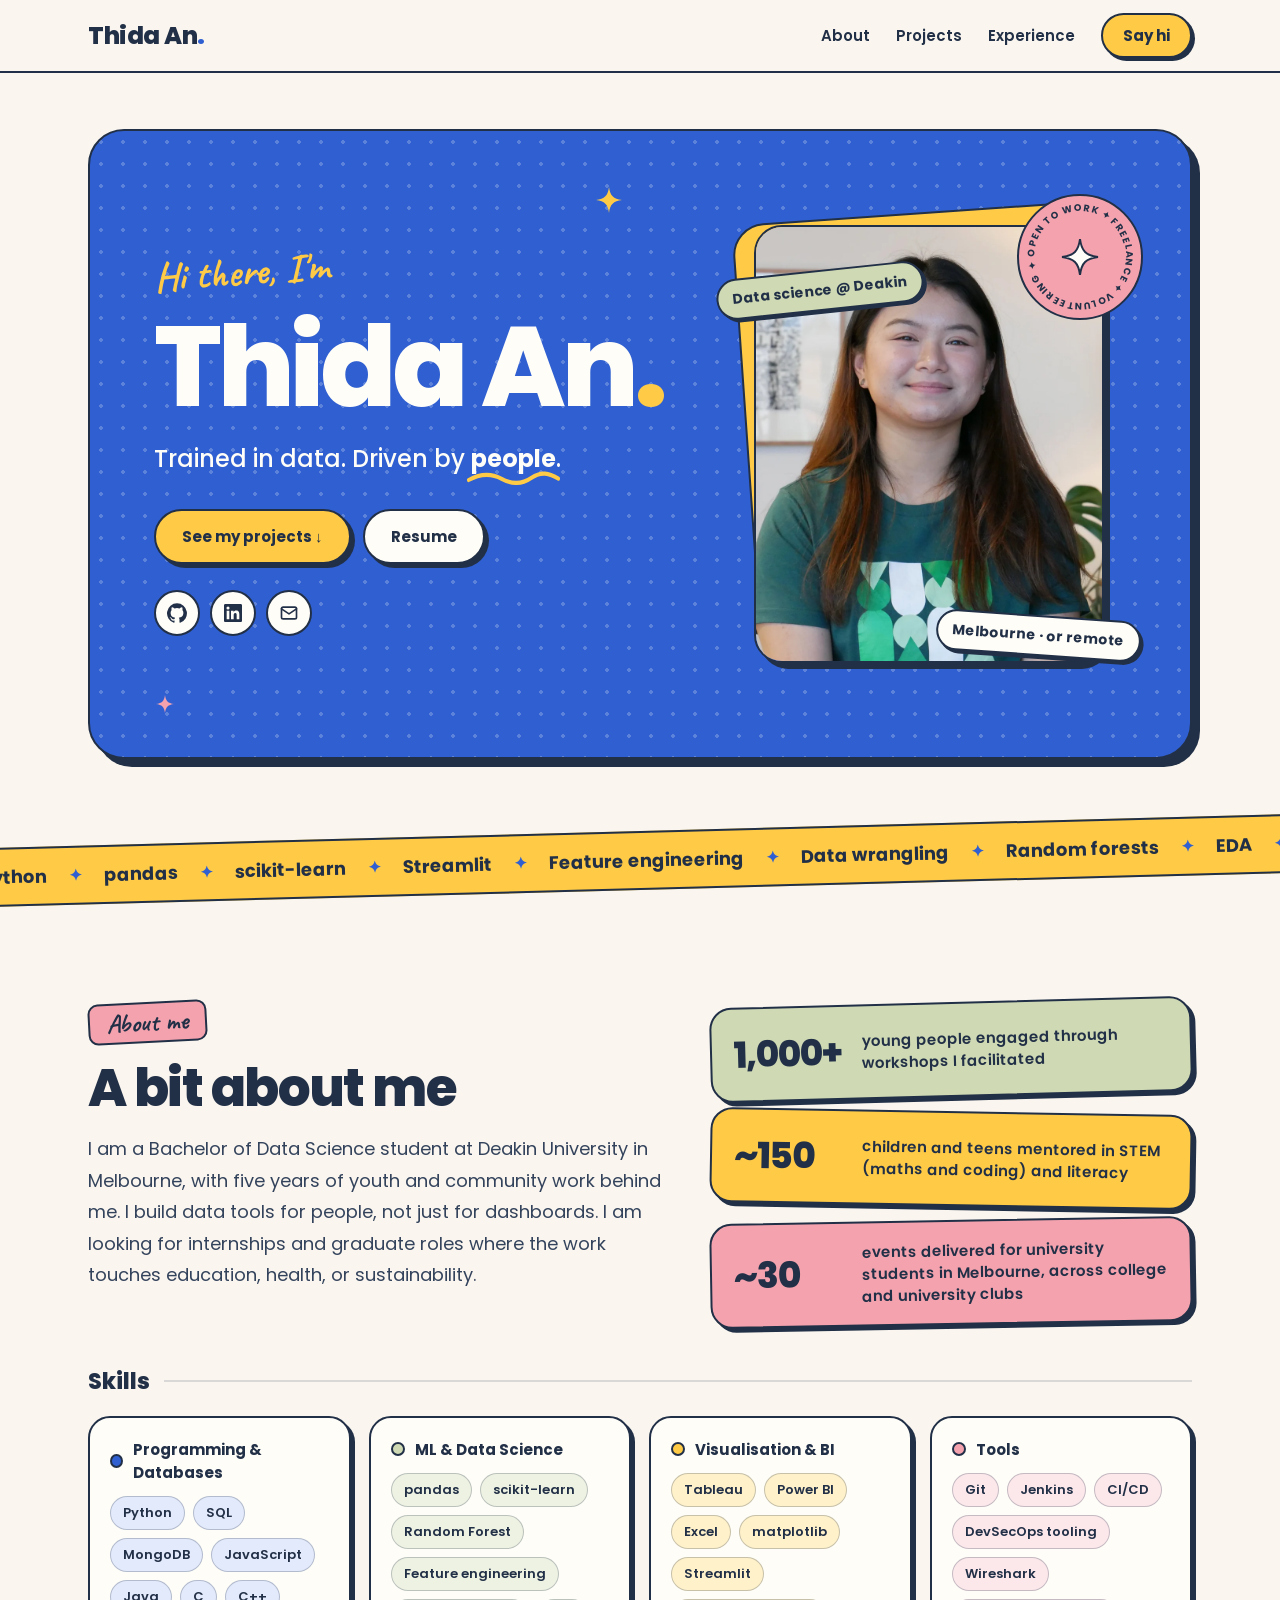
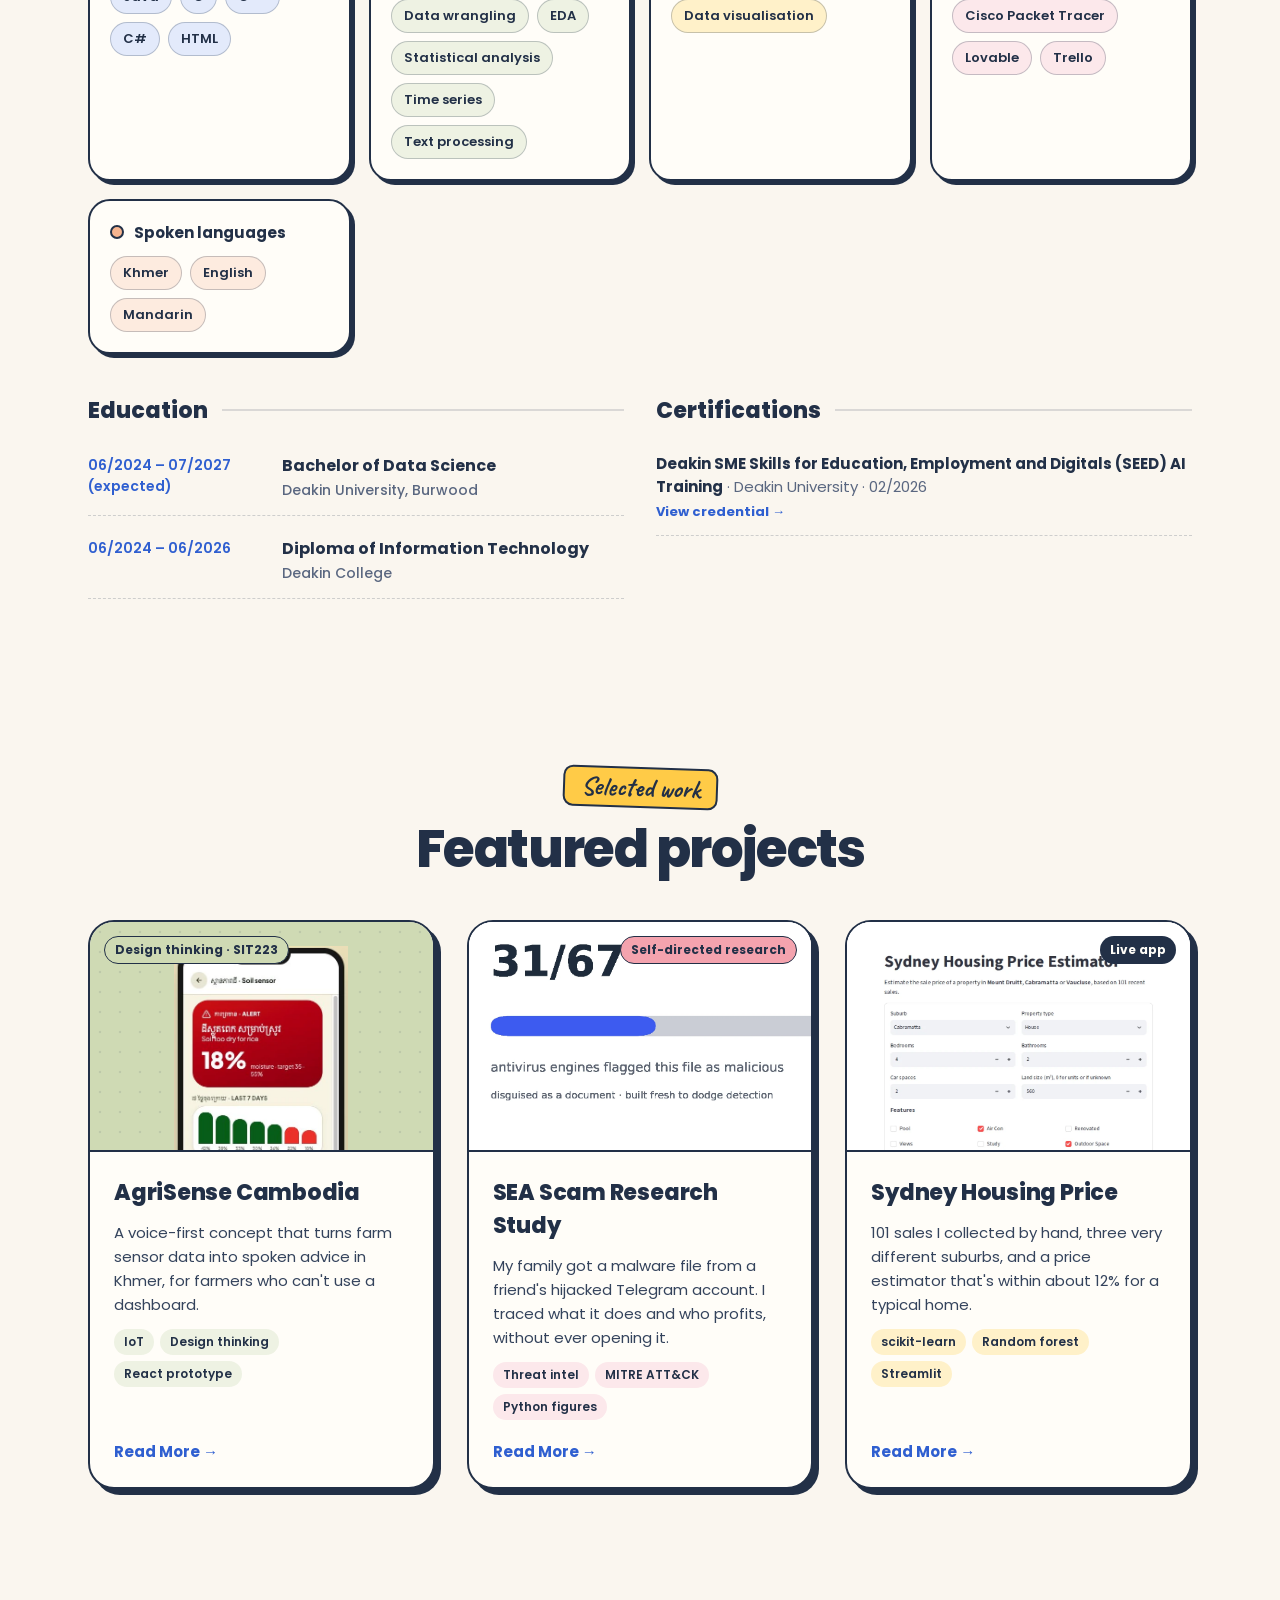
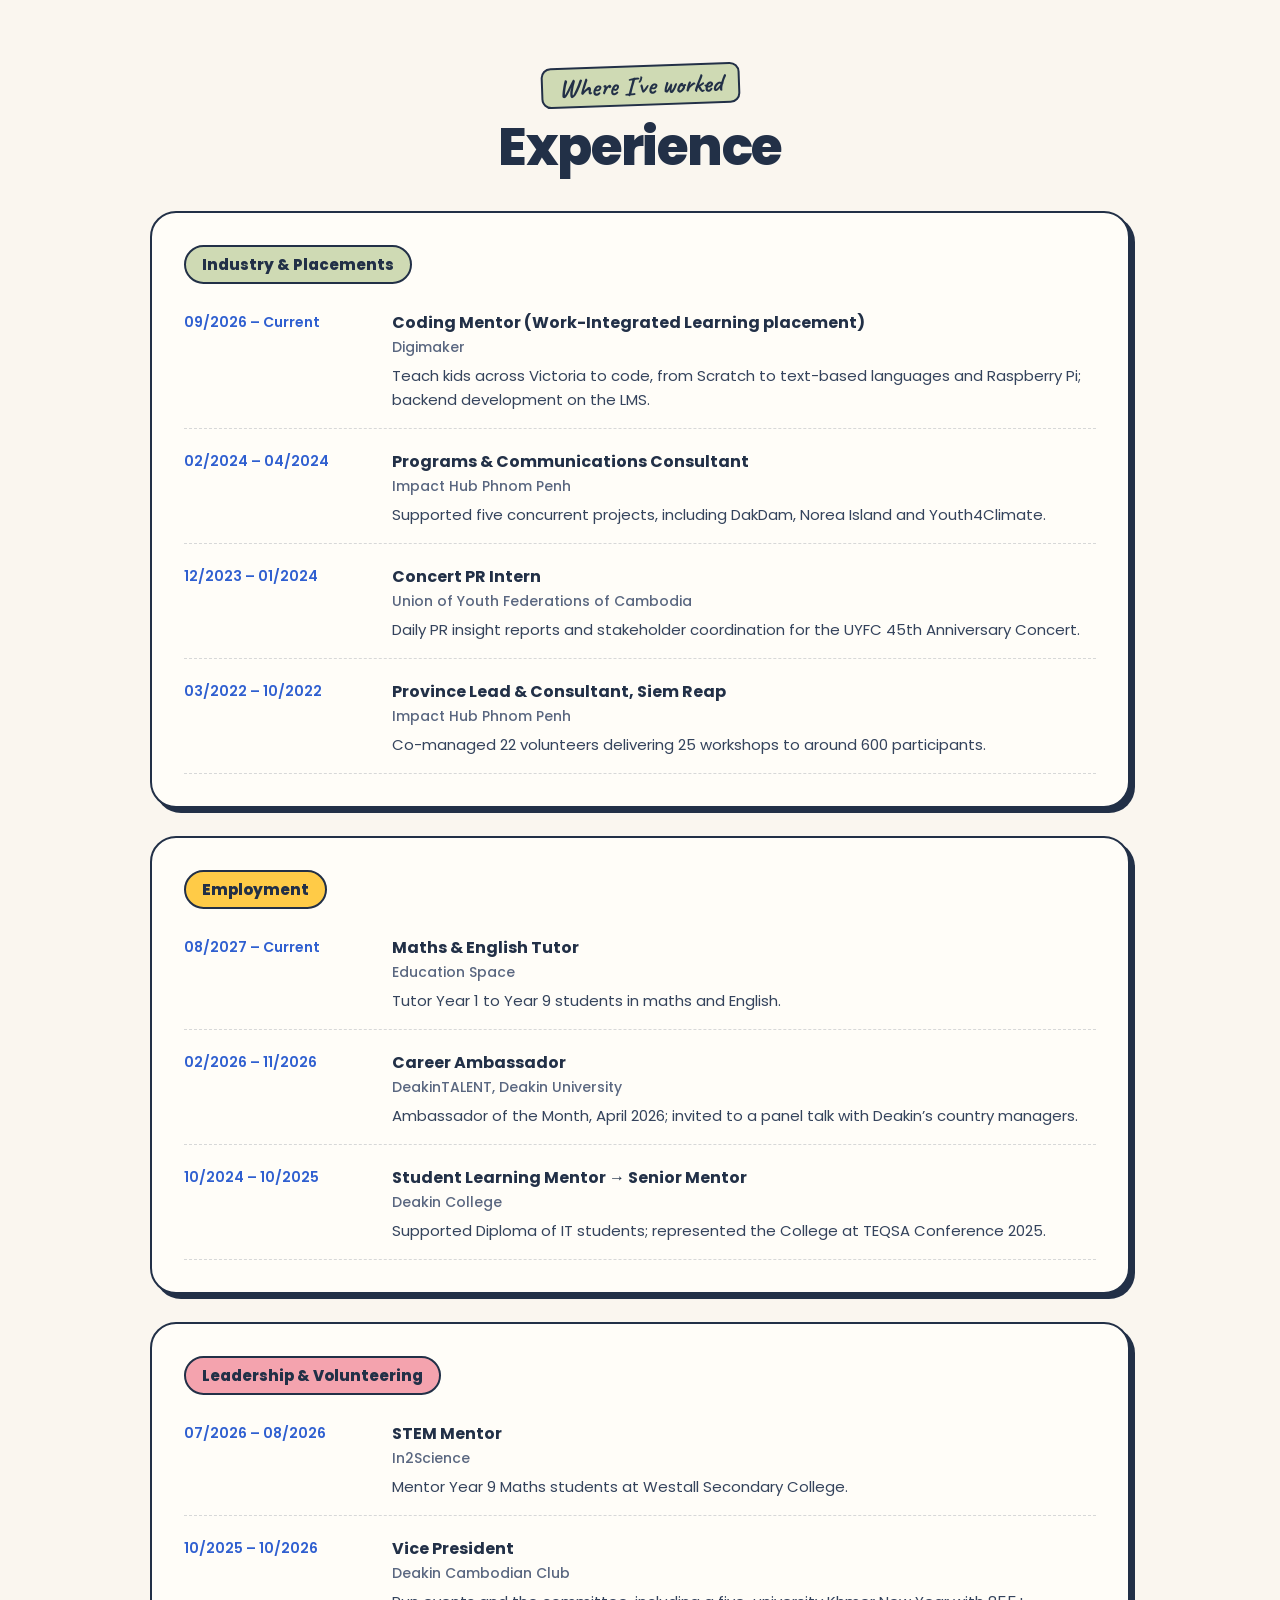
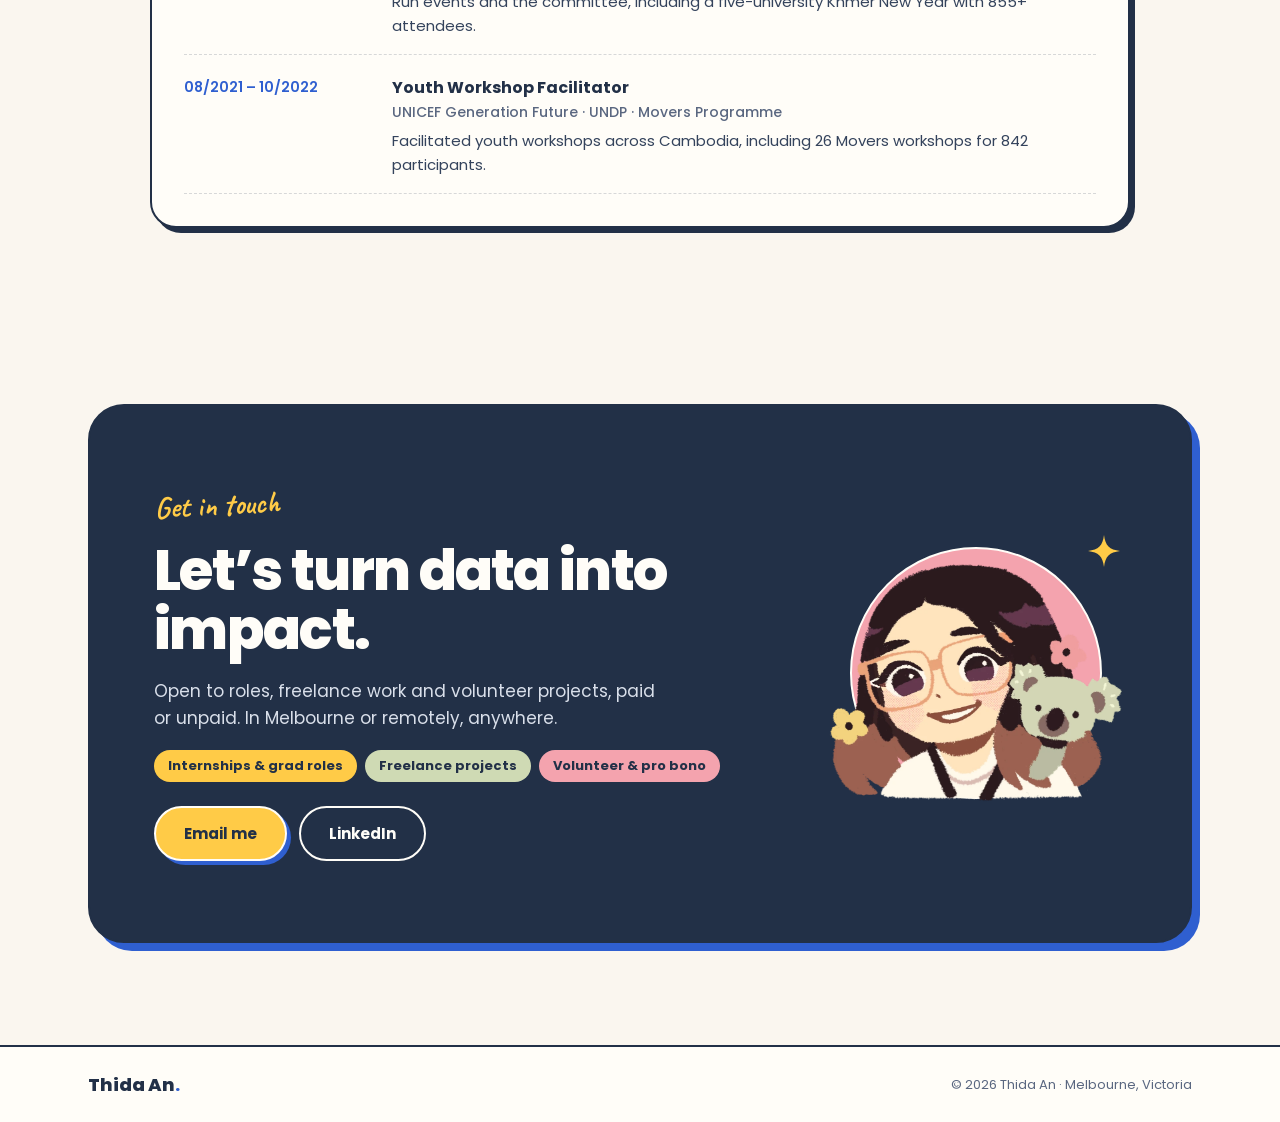
==== index.html @ 8f217e84 "Portfolio site" ====
<!DOCTYPE html>
<html lang="en">
<head>
<meta charset="utf-8">
<meta name="viewport" content="width=device-width, initial-scale=1">
<title>Thida An, Data Science, Melbourne</title>
<link rel="preconnect" href="https://fonts.googleapis.com">
<link rel="preconnect" href="https://fonts.gstatic.com" crossorigin>
<link href="https://fonts.googleapis.com/css2?family=Caveat:wght@700&family=Poppins:wght@400;500;600;700;800&display=swap" rel="stylesheet">
<style>
body{margin:0;background:#FAF6EF}
*{box-sizing:border-box}
html{scroll-behavior:smooth;scroll-padding-top:90px}
a{color:#2F5FD0;text-decoration:none}a:hover{color:#223047}
.dots{background-image:radial-gradient(rgba(255,255,255,0.22) 1.6px,transparent 1.8px);background-size:22px 22px}
.inkdots{background-image:radial-gradient(rgba(34,48,71,0.10) 1.4px,transparent 1.6px);background-size:20px 20px}
.wob{animation:wob 7s ease-in-out infinite}
.bob{animation:bob 4.5s ease-in-out infinite}
.bob2{animation:bob 5.5s ease-in-out -2s infinite}
.spin{animation:spin 16s linear infinite}
.twinkle{animation:twinkle 2.8s ease-in-out infinite}
.twinkle2{animation:twinkle 3.6s ease-in-out -1.2s infinite}
.marq{animation:marq 34s linear infinite}
.lift{transition:transform .28s cubic-bezier(.3,1.7,.5,1),box-shadow .28s ease}
.lift:hover{transform:rotate(0deg) translateY(-8px)!important;box-shadow:10px 14px 0 #223047!important}
.pop{transition:transform .2s cubic-bezier(.3,1.7,.5,1),box-shadow .2s ease}
.pop:hover{transform:translate(-2px,-3px);box-shadow:6px 7px 0 #223047!important}
.chip{transition:transform .2s cubic-bezier(.3,1.7,.5,1)}
.chip:hover{transform:translateY(-3px) rotate(-3deg)}
.navlink:hover{color:#2F5FD0!important}
@keyframes wob{0%,100%{transform:rotate(-3deg)}50%{transform:rotate(3deg)}}
@keyframes bob{0%,100%{transform:translateY(0)}50%{transform:translateY(-10px)}}
@keyframes spin{to{transform:rotate(360deg)}}
@keyframes twinkle{0%,100%{transform:scale(1) rotate(0deg);opacity:1}50%{transform:scale(.6) rotate(45deg);opacity:.6}}
@keyframes marq{from{transform:translateX(0)}to{transform:translateX(-50%)}}
@media (prefers-reduced-motion:reduce){.wob,.bob,.bob2,.spin,.twinkle,.twinkle2,.marq{animation:none}}
/* Menu: full nav on wide screens, hamburger button on phones */
.nav-toggle{display:none!important}
.nav-mobile{display:none!important}
@media (max-width:859px){
  .nav-desktop{display:none!important}
  .nav-toggle{display:flex!important}
  .nav-mobile.open{display:flex!important}
}
</style>
</head>
<body>

<div style="min-height: 100vh; background: #FAF6EF; color: #223047; font-family: 'Poppins', Helvetica, sans-serif; overflow-x: hidden">

  <!-- NAV -->
  <header style="position: sticky; top: 0; z-index: 50; background: rgba(250,246,239,0.92); backdrop-filter: blur(12px); -webkit-backdrop-filter: blur(12px); border-bottom: 2px solid #223047">
    <div style="max-width: 1200px; margin: 0 auto; padding: 12px clamp(16px,5vw,48px); display: flex; align-items: center; justify-content: space-between; gap: 20px">
      <a href="#top" style="color: #223047; font-weight: 800; font-size: 24px; letter-spacing: -0.02em; padding: 6px 0">Thida An<span style="color: #2F5FD0">.</span></a>
      
        <nav class="nav-desktop" style="display: flex; align-items: center; gap: 26px; font-size: 15px; font-weight: 600">
          <a href="#about" class="navlink" style="color: #223047">About</a>
          <a href="#projects" class="navlink" style="color: #223047">Projects</a>
          <a href="#experience" class="navlink" style="color: #223047">Experience</a>
          <a href="#contact" class="pop" style="background: #FFCB47; color: #223047; font-weight: 700; padding: 9px 20px; border-radius: 999px; border: 2px solid #223047; box-shadow: 3px 3px 0 #223047">Say hi</a>
        </nav>
      
        <button class="nav-toggle" onclick="toggleMenu()" aria-label="Menu" style="width: 46px; height: 46px; border: 2px solid #223047; background: #FFFDF8; border-radius: 14px; display: flex; flex-direction: column; align-items: center; justify-content: center; gap: 5px; cursor: pointer; box-shadow: 3px 3px 0 #223047">
          <span style="width: 18px; height: 2px; background: #223047; border-radius: 2px"></span>
          <span style="width: 18px; height: 2px; background: #223047; border-radius: 2px"></span>
          <span style="width: 18px; height: 2px; background: #223047; border-radius: 2px"></span>
        </button>
      
    </div>
    
      <nav id="mobileMenu" class="nav-mobile" style="display: flex; flex-direction: column; padding: 6px clamp(16px,5vw,48px) 18px; border-top: 1px solid rgba(34,48,71,0.12)">
        <a href="#about" onclick="closeMenu()" style="color: #223047; font-size: 17px; font-weight: 600; padding: 12px 0">About</a>
        <a href="#projects" onclick="closeMenu()" style="color: #223047; font-size: 17px; font-weight: 600; padding: 12px 0">Projects</a>
        <a href="#experience" onclick="closeMenu()" style="color: #223047; font-size: 17px; font-weight: 600; padding: 12px 0">Experience</a>
        <a href="#contact" onclick="closeMenu()" style="align-self: flex-start; margin-top: 8px; background: #FFCB47; color: #223047; font-size: 15px; font-weight: 700; padding: 10px 22px; border-radius: 999px; border: 2px solid #223047">Say hi</a>
      </nav>
    
  </header>

  <main style="max-width: 1200px; margin: 0 auto; padding: 0 clamp(16px,5vw,48px)">

    <!-- HERO -->
    <section id="top" data-screen-label="Hero" style="padding: clamp(28px,5vw,56px) 0 clamp(40px,6vw,64px)">
      <div class="dots" style="position: relative; background-color: #2F5FD0; border: 2px solid #223047; border-radius: 36px; box-shadow: 8px 8px 0 #223047; padding: clamp(32px,6vw,72px) clamp(22px,5vw,64px); display: flex; flex-wrap: wrap-reverse; align-items: center; justify-content: space-between; gap: 40px; overflow: hidden">

        <div style="flex: 1 1 400px; min-width: 0; display: flex; flex-direction: column; gap: 22px; align-items: flex-start; position: relative; z-index: 2">
          <span style="font-family: 'Caveat', cursive; font-size: clamp(30px,3.6vw,40px); font-weight: 700; color: #FFCB47; transform: rotate(-4deg); line-height: 1">Hi there, I'm</span>
          <h1 style="margin: 0; font-size: clamp(54px,9vw,112px); font-weight: 800; line-height: 0.95; letter-spacing: -0.04em; color: #FFFDF8">Thida An<span style="color: #FFCB47">.</span></h1>
          
            <p style="margin: 0; font-size: clamp(19px,2.3vw,24px); font-weight: 500; line-height: 1.45; max-width: 30ch; color: #FFFDF8">Trained in data. Driven by <span style="position: relative; white-space: nowrap; font-weight: 700">people<svg aria-hidden="true" viewBox="0 0 200 20" preserveAspectRatio="none" style="position: absolute; left: -4px; right: -4px; bottom: -10px; width: calc(100% + 8px); height: 14px"><path d="M3 13 C 30 3, 52 3, 74 11 S 116 20, 138 10 S 176 3, 197 11" stroke="#FFCB47" stroke-width="6" fill="none" stroke-linecap="round"></path></svg></span>.</p>

<div style="display: flex; flex-wrap: wrap; gap: 12px; margin-top: 10px">
            <a href="#projects" class="pop" style="background: #FFCB47; color: #223047; font-weight: 700; font-size: 15px; padding: 14px 26px; border-radius: 999px; border: 2px solid #223047; box-shadow: 4px 4px 0 #223047">See my projects ↓</a>
            <a href="Thida-An-Resume.pdf" target="_blank" class="pop" style="background: #FFFDF8; color: #223047; font-weight: 700; font-size: 15px; padding: 14px 26px; border-radius: 999px; border: 2px solid #223047; box-shadow: 4px 4px 0 #223047">Resume</a>
          </div>
          <div style="display: flex; gap: 10px; margin-top: 4px">
            <a href="https://github.com/chakriyathida" target="_blank" aria-label="GitHub" class="pop" style="width: 46px; height: 46px; border-radius: 50%; background: #FFFDF8; border: 2px solid #223047; display: flex; align-items: center; justify-content: center; color: #223047">
              <svg aria-hidden="true" width="20" height="20" viewBox="0 0 24 24" fill="currentColor"><path d="M12 .3a12 12 0 0 0-3.8 23.38c.6.12.83-.26.83-.57v-2.04c-3.34.72-4.04-1.61-4.04-1.61-.55-1.4-1.34-1.77-1.34-1.77-1.08-.74.09-.73.09-.73 1.2.09 1.84 1.24 1.84 1.24 1.07 1.83 2.8 1.3 3.49 1 .1-.78.42-1.3.76-1.6-2.67-.3-5.47-1.33-5.47-5.93 0-1.31.47-2.38 1.24-3.22-.14-.3-.54-1.52.1-3.18 0 0 1-.32 3.3 1.23a11.5 11.5 0 0 1 6 0c2.28-1.55 3.29-1.23 3.29-1.23.64 1.66.24 2.88.12 3.18a4.65 4.65 0 0 1 1.23 3.22c0 4.61-2.8 5.63-5.48 5.92.42.36.81 1.1.81 2.22v3.29c0 .32.21.7.82.57A12 12 0 0 0 12 .3"></path></svg>
            </a>
            <a href="https://linkedin.com/in/thidaan" target="_blank" aria-label="LinkedIn" class="pop" style="width: 46px; height: 46px; border-radius: 50%; background: #FFFDF8; border: 2px solid #223047; display: flex; align-items: center; justify-content: center; color: #223047">
              <svg aria-hidden="true" width="18" height="18" viewBox="0 0 24 24" fill="currentColor"><path d="M20.45 20.45h-3.55v-5.57c0-1.33-.03-3.04-1.85-3.04-1.86 0-2.14 1.45-2.14 2.94v5.67H9.35V9h3.41v1.56h.05c.48-.9 1.64-1.85 3.37-1.85 3.6 0 4.27 2.37 4.27 5.46v6.28zM5.34 7.43a2.06 2.06 0 1 1 0-4.13 2.06 2.06 0 0 1 0 4.13zM7.12 20.45H3.56V9h3.56v11.45zM22.23 0H1.77C.79 0 0 .77 0 1.73v20.54C0 23.23.79 24 1.77 24h20.45c.98 0 1.78-.77 1.78-1.73V1.73C24 .77 23.2 0 22.22 0z"></path></svg>
            </a>
            <a href="mailto:chakriyathida@gmail.com" aria-label="Email" class="pop" style="width: 46px; height: 46px; border-radius: 50%; background: #FFFDF8; border: 2px solid #223047; display: flex; align-items: center; justify-content: center; color: #223047">
              <svg aria-hidden="true" width="20" height="20" viewBox="0 0 24 24" fill="none" stroke="currentColor" stroke-width="2" stroke-linecap="round" stroke-linejoin="round"><rect x="3" y="5" width="18" height="14" rx="2"></rect><path d="m3 7 9 6 9-6"></path></svg>
            </a>
          </div>
        </div>
        
          <div style="flex: 0 1 380px; width: 100%; max-width: 380px; margin: 0 auto; position: relative; padding: 22px 22px 22px 8px">
            <div style="position: absolute; top: 10px; left: 0; right: 34px; bottom: 34px; background: #FFCB47; border: 2px solid #223047; border-radius: 32px; transform: rotate(-4deg)"></div>
            <img src="images/thida-photo.webp" alt="Portrait of Thida An, smiling, in a green t-shirt" style="position: relative; display: block; width: 100%; aspect-ratio: 4 / 5; object-fit: cover; background: #FFFDF8; border: 2px solid #223047; border-radius: 28px; box-shadow: 6px 6px 0 #223047">
            <div class="spin" style="position: absolute; top: -10px; right: -18px; width: 128px; height: 128px">
              <svg role="img" aria-label="Open to work, freelance and volunteering" viewBox="0 0 128 128" width="128" height="128">
                <defs><path id="badgeCircle" d="M64,64 m-46,0 a46,46 0 1,1 92,0 a46,46 0 1,1 -92,0"></path></defs>
                <circle cx="64" cy="64" r="62" fill="#F4A3AE" stroke="#223047" stroke-width="2"></circle>
                <text font-family="Poppins, sans-serif" font-size="9.5" font-weight="700" fill="#223047"><textPath href="#badgeCircle" textLength="284" lengthAdjust="spacing">OPEN TO WORK ✦ FREELANCE ✦ VOLUNTEERING ✦ </textPath></text>
                <path d="M64 46 C65.5 58 70 62.5 82 64 C70 65.5 65.5 70 64 82 C62.5 70 58 65.5 46 64 C58 62.5 62.5 58 64 46Z" fill="#FFFDF8" stroke="#223047" stroke-width="2"></path>
              </svg>
            </div>
            <span class="bob2" style="position: absolute; left: -8%; top: 14%; background: #CFDAB4; color: #223047; font-weight: 700; font-size: 14px; padding: 8px 14px; border-radius: 999px; border: 2px solid #223047; box-shadow: 3px 3px 0 #223047; transform: rotate(-6deg); white-space: nowrap">Data science @ Deakin</span>
            <span class="bob" style="position: absolute; right: -4%; bottom: 6%; background: #FFFDF8; color: #223047; font-weight: 700; font-size: 14px; padding: 8px 14px; border-radius: 999px; border: 2px solid #223047; box-shadow: 3px 3px 0 #223047; transform: rotate(4deg); white-space: nowrap">Melbourne · or remote</span>
          </div>

        <svg class="twinkle2" aria-hidden="true" viewBox="0 0 24 24" style="position: absolute; left: 46%; top: 9%; width: 26px; height: 26px"><path d="M12 0 C13 8 16 11 24 12 C16 13 13 16 12 24 C11 16 8 13 0 12 C8 11 11 8 12 0Z" fill="#FFCB47"></path></svg>
        <svg class="twinkle" aria-hidden="true" viewBox="0 0 24 24" style="position: absolute; left: 6%; bottom: 7%; width: 18px; height: 18px"><path d="M12 0 C13 8 16 11 24 12 C16 13 13 16 12 24 C11 16 8 13 0 12 C8 11 11 8 12 0Z" fill="#F4A3AE"></path></svg>
      </div>
    </section>
  </main>

  <!-- MARQUEE -->
  <div aria-hidden="true" style="margin: 8px -20px 0; background: #FFCB47; border-top: 2px solid #223047; border-bottom: 2px solid #223047; transform: rotate(-1.5deg); overflow: hidden; padding: 14px 0">
    <div class="marq" style="display: flex; width: max-content; gap: 0">
      
        <span style="display: flex; align-items: center; gap: 22px; padding-right: 22px; font-weight: 700; font-size: 18px; color: #223047; white-space: nowrap">Python<span style="color: #2F5FD0; font-size: 16px">✦</span></span>
      
        <span style="display: flex; align-items: center; gap: 22px; padding-right: 22px; font-weight: 700; font-size: 18px; color: #223047; white-space: nowrap">pandas<span style="color: #2F5FD0; font-size: 16px">✦</span></span>
      
        <span style="display: flex; align-items: center; gap: 22px; padding-right: 22px; font-weight: 700; font-size: 18px; color: #223047; white-space: nowrap">scikit-learn<span style="color: #2F5FD0; font-size: 16px">✦</span></span>
      
        <span style="display: flex; align-items: center; gap: 22px; padding-right: 22px; font-weight: 700; font-size: 18px; color: #223047; white-space: nowrap">Streamlit<span style="color: #2F5FD0; font-size: 16px">✦</span></span>
      
        <span style="display: flex; align-items: center; gap: 22px; padding-right: 22px; font-weight: 700; font-size: 18px; color: #223047; white-space: nowrap">Feature engineering<span style="color: #2F5FD0; font-size: 16px">✦</span></span>
      
        <span style="display: flex; align-items: center; gap: 22px; padding-right: 22px; font-weight: 700; font-size: 18px; color: #223047; white-space: nowrap">Data wrangling<span style="color: #2F5FD0; font-size: 16px">✦</span></span>
      
        <span style="display: flex; align-items: center; gap: 22px; padding-right: 22px; font-weight: 700; font-size: 18px; color: #223047; white-space: nowrap">Random forests<span style="color: #2F5FD0; font-size: 16px">✦</span></span>
      
        <span style="display: flex; align-items: center; gap: 22px; padding-right: 22px; font-weight: 700; font-size: 18px; color: #223047; white-space: nowrap">EDA<span style="color: #2F5FD0; font-size: 16px">✦</span></span>
      
        <span style="display: flex; align-items: center; gap: 22px; padding-right: 22px; font-weight: 700; font-size: 18px; color: #223047; white-space: nowrap">Git<span style="color: #2F5FD0; font-size: 16px">✦</span></span>
      
        <span style="display: flex; align-items: center; gap: 22px; padding-right: 22px; font-weight: 700; font-size: 18px; color: #223047; white-space: nowrap">Jenkins<span style="color: #2F5FD0; font-size: 16px">✦</span></span>
      
        <span style="display: flex; align-items: center; gap: 22px; padding-right: 22px; font-weight: 700; font-size: 18px; color: #223047; white-space: nowrap">Khmer<span style="color: #2F5FD0; font-size: 16px">✦</span></span>
      
        <span style="display: flex; align-items: center; gap: 22px; padding-right: 22px; font-weight: 700; font-size: 18px; color: #223047; white-space: nowrap">English<span style="color: #2F5FD0; font-size: 16px">✦</span></span>
      
        <span style="display: flex; align-items: center; gap: 22px; padding-right: 22px; font-weight: 700; font-size: 18px; color: #223047; white-space: nowrap">Mandarin<span style="color: #2F5FD0; font-size: 16px">✦</span></span>
      
        <span style="display: flex; align-items: center; gap: 22px; padding-right: 22px; font-weight: 700; font-size: 18px; color: #223047; white-space: nowrap">Python<span style="color: #2F5FD0; font-size: 16px">✦</span></span>
      
        <span style="display: flex; align-items: center; gap: 22px; padding-right: 22px; font-weight: 700; font-size: 18px; color: #223047; white-space: nowrap">pandas<span style="color: #2F5FD0; font-size: 16px">✦</span></span>
      
        <span style="display: flex; align-items: center; gap: 22px; padding-right: 22px; font-weight: 700; font-size: 18px; color: #223047; white-space: nowrap">scikit-learn<span style="color: #2F5FD0; font-size: 16px">✦</span></span>
      
        <span style="display: flex; align-items: center; gap: 22px; padding-right: 22px; font-weight: 700; font-size: 18px; color: #223047; white-space: nowrap">Streamlit<span style="color: #2F5FD0; font-size: 16px">✦</span></span>
      
        <span style="display: flex; align-items: center; gap: 22px; padding-right: 22px; font-weight: 700; font-size: 18px; color: #223047; white-space: nowrap">Feature engineering<span style="color: #2F5FD0; font-size: 16px">✦</span></span>
      
        <span style="display: flex; align-items: center; gap: 22px; padding-right: 22px; font-weight: 700; font-size: 18px; color: #223047; white-space: nowrap">Data wrangling<span style="color: #2F5FD0; font-size: 16px">✦</span></span>
      
        <span style="display: flex; align-items: center; gap: 22px; padding-right: 22px; font-weight: 700; font-size: 18px; color: #223047; white-space: nowrap">Random forests<span style="color: #2F5FD0; font-size: 16px">✦</span></span>
      
        <span style="display: flex; align-items: center; gap: 22px; padding-right: 22px; font-weight: 700; font-size: 18px; color: #223047; white-space: nowrap">EDA<span style="color: #2F5FD0; font-size: 16px">✦</span></span>
      
        <span style="display: flex; align-items: center; gap: 22px; padding-right: 22px; font-weight: 700; font-size: 18px; color: #223047; white-space: nowrap">Git<span style="color: #2F5FD0; font-size: 16px">✦</span></span>
      
        <span style="display: flex; align-items: center; gap: 22px; padding-right: 22px; font-weight: 700; font-size: 18px; color: #223047; white-space: nowrap">Jenkins<span style="color: #2F5FD0; font-size: 16px">✦</span></span>
      
        <span style="display: flex; align-items: center; gap: 22px; padding-right: 22px; font-weight: 700; font-size: 18px; color: #223047; white-space: nowrap">Khmer<span style="color: #2F5FD0; font-size: 16px">✦</span></span>
      
        <span style="display: flex; align-items: center; gap: 22px; padding-right: 22px; font-weight: 700; font-size: 18px; color: #223047; white-space: nowrap">English<span style="color: #2F5FD0; font-size: 16px">✦</span></span>
      
        <span style="display: flex; align-items: center; gap: 22px; padding-right: 22px; font-weight: 700; font-size: 18px; color: #223047; white-space: nowrap">Mandarin<span style="color: #2F5FD0; font-size: 16px">✦</span></span>
      
    </div>
  </div>

  <main style="max-width: 1200px; margin: 0 auto; padding: 0 clamp(16px,5vw,48px)">

    <!-- ABOUT -->
    <section id="about" data-screen-label="About" style="padding: clamp(64px,9vw,112px) 0 clamp(48px,7vw,80px); display: flex; flex-direction: column; gap: 40px">
      <div style="display: flex; flex-wrap: wrap; gap: 40px; align-items: flex-start">
        <div style="flex: 1 1 440px; min-width: 0; display: flex; flex-direction: column; gap: 18px; align-items: flex-start">
          <span style="font-family: 'Caveat', cursive; font-size: 26px; font-weight: 700; background: #F4A3AE; color: #223047; padding: 2px 16px; border-radius: 10px; border: 2px solid #223047; transform: rotate(-3deg)">About me</span>
          <h2 style="margin: 0; font-size: clamp(34px,4.6vw,52px); font-weight: 800; letter-spacing: -0.03em; line-height: 1.05">A bit about me</h2>
          <p style="margin: 0; max-width: 56ch; font-size: 18px; line-height: 1.75; color: #34435C">I am a Bachelor of Data Science student at Deakin University in Melbourne, with five years of youth and community work behind me. I build data tools for people, not just for dashboards. I am looking for internships and graduate roles where the work touches education, health, or sustainability.</p>
        </div>
        <div style="flex: 1 1 340px; min-width: 0; display: flex; flex-direction: column; gap: 14px">
          <div class="chip" style="background: #CFDAB4; border: 2px solid #223047; border-radius: 22px; padding: 18px 22px; box-shadow: 4px 4px 0 #223047; transform: rotate(-1.5deg); display: flex; align-items: center; gap: 18px">
            <div style="flex: 0 0 110px; font-size: 36px; font-weight: 800; letter-spacing: -0.03em">1,000+</div>
            <div style="font-size: 15px; font-weight: 600; line-height: 1.45">young people engaged through workshops I facilitated</div>
          </div>
          <div class="chip" style="background: #FFCB47; border: 2px solid #223047; border-radius: 22px; padding: 18px 22px; box-shadow: 4px 4px 0 #223047; transform: rotate(1deg); display: flex; align-items: center; gap: 18px">
            <div style="flex: 0 0 110px; font-size: 36px; font-weight: 800; letter-spacing: -0.03em">~150</div>
            <div style="font-size: 15px; font-weight: 600; line-height: 1.45">children and teens mentored in STEM (maths and coding) and literacy</div>
          </div>
          <div class="chip" style="background: #F4A3AE; border: 2px solid #223047; border-radius: 22px; padding: 18px 22px; box-shadow: 4px 4px 0 #223047; transform: rotate(-1deg); display: flex; align-items: center; gap: 18px">
            <div style="flex: 0 0 110px; font-size: 36px; font-weight: 800; letter-spacing: -0.03em">~30</div>
            <div style="font-size: 15px; font-weight: 600; line-height: 1.45">events delivered for university students in Melbourne, across college and university clubs</div>
          </div>
        </div>
      </div>

      <div style="display: flex; flex-direction: column; gap: 18px">
        <div style="display: flex; align-items: center; gap: 14px">
          <h3 style="margin: 0; font-size: 22px; font-weight: 800; white-space: nowrap">Skills</h3>
          <div style="flex: 1; height: 2px; background: #223047; opacity: 0.15"></div>
        </div>
        <div style="display: grid; grid-template-columns: repeat(auto-fit, minmax(min(100%, 260px), 1fr)); gap: 18px">
          
            <div style="background: #FFFDF8; border: 2px solid #223047; border-radius: 22px; padding: 20px; display: flex; flex-direction: column; gap: 12px; box-shadow: 4px 4px 0 #223047">
              <div style="display: flex; align-items: center; gap: 10px">
                <span style="width: 14px; height: 14px; border-radius: 50%; border: 2px solid #223047; background: #2F5FD0"></span>
                <h4 style="margin: 0; font-size: 15px; font-weight: 700">Programming &amp; Databases</h4>
              </div>
              <div style="display: flex; flex-wrap: wrap; gap: 8px">
                
                  <span class="chip" style="font-size: 13px; font-weight: 600; background: #E3EAFB; color: #223047; padding: 6px 12px; border-radius: 999px; border: 1.5px solid rgba(34,48,71,0.25)">Python</span>
                
                  <span class="chip" style="font-size: 13px; font-weight: 600; background: #E3EAFB; color: #223047; padding: 6px 12px; border-radius: 999px; border: 1.5px solid rgba(34,48,71,0.25)">SQL</span>
                
                  <span class="chip" style="font-size: 13px; font-weight: 600; background: #E3EAFB; color: #223047; padding: 6px 12px; border-radius: 999px; border: 1.5px solid rgba(34,48,71,0.25)">MongoDB</span>
                
                  <span class="chip" style="font-size: 13px; font-weight: 600; background: #E3EAFB; color: #223047; padding: 6px 12px; border-radius: 999px; border: 1.5px solid rgba(34,48,71,0.25)">JavaScript</span>
                
                  <span class="chip" style="font-size: 13px; font-weight: 600; background: #E3EAFB; color: #223047; padding: 6px 12px; border-radius: 999px; border: 1.5px solid rgba(34,48,71,0.25)">Java</span>
                
                  <span class="chip" style="font-size: 13px; font-weight: 600; background: #E3EAFB; color: #223047; padding: 6px 12px; border-radius: 999px; border: 1.5px solid rgba(34,48,71,0.25)">C</span>
                
                  <span class="chip" style="font-size: 13px; font-weight: 600; background: #E3EAFB; color: #223047; padding: 6px 12px; border-radius: 999px; border: 1.5px solid rgba(34,48,71,0.25)">C++</span>
                
                  <span class="chip" style="font-size: 13px; font-weight: 600; background: #E3EAFB; color: #223047; padding: 6px 12px; border-radius: 999px; border: 1.5px solid rgba(34,48,71,0.25)">C#</span>
                
                  <span class="chip" style="font-size: 13px; font-weight: 600; background: #E3EAFB; color: #223047; padding: 6px 12px; border-radius: 999px; border: 1.5px solid rgba(34,48,71,0.25)">HTML</span>
                
              </div>
            </div>
          
            <div style="background: #FFFDF8; border: 2px solid #223047; border-radius: 22px; padding: 20px; display: flex; flex-direction: column; gap: 12px; box-shadow: 4px 4px 0 #223047">
              <div style="display: flex; align-items: center; gap: 10px">
                <span style="width: 14px; height: 14px; border-radius: 50%; border: 2px solid #223047; background: #CFDAB4"></span>
                <h4 style="margin: 0; font-size: 15px; font-weight: 700">ML &amp; Data Science</h4>
              </div>
              <div style="display: flex; flex-wrap: wrap; gap: 8px">
                
                  <span class="chip" style="font-size: 13px; font-weight: 600; background: #EEF2E3; color: #223047; padding: 6px 12px; border-radius: 999px; border: 1.5px solid rgba(34,48,71,0.25)">pandas</span>
                
                  <span class="chip" style="font-size: 13px; font-weight: 600; background: #EEF2E3; color: #223047; padding: 6px 12px; border-radius: 999px; border: 1.5px solid rgba(34,48,71,0.25)">scikit-learn</span>
                
                  <span class="chip" style="font-size: 13px; font-weight: 600; background: #EEF2E3; color: #223047; padding: 6px 12px; border-radius: 999px; border: 1.5px solid rgba(34,48,71,0.25)">Random Forest</span>
                
                  <span class="chip" style="font-size: 13px; font-weight: 600; background: #EEF2E3; color: #223047; padding: 6px 12px; border-radius: 999px; border: 1.5px solid rgba(34,48,71,0.25)">Feature engineering</span>
                
                  <span class="chip" style="font-size: 13px; font-weight: 600; background: #EEF2E3; color: #223047; padding: 6px 12px; border-radius: 999px; border: 1.5px solid rgba(34,48,71,0.25)">Data wrangling</span>
                
                  <span class="chip" style="font-size: 13px; font-weight: 600; background: #EEF2E3; color: #223047; padding: 6px 12px; border-radius: 999px; border: 1.5px solid rgba(34,48,71,0.25)">EDA</span>
                
                  <span class="chip" style="font-size: 13px; font-weight: 600; background: #EEF2E3; color: #223047; padding: 6px 12px; border-radius: 999px; border: 1.5px solid rgba(34,48,71,0.25)">Statistical analysis</span>
                
                  <span class="chip" style="font-size: 13px; font-weight: 600; background: #EEF2E3; color: #223047; padding: 6px 12px; border-radius: 999px; border: 1.5px solid rgba(34,48,71,0.25)">Time series</span>
                
                  <span class="chip" style="font-size: 13px; font-weight: 600; background: #EEF2E3; color: #223047; padding: 6px 12px; border-radius: 999px; border: 1.5px solid rgba(34,48,71,0.25)">Text processing</span>
                
              </div>
            </div>
          
            <div style="background: #FFFDF8; border: 2px solid #223047; border-radius: 22px; padding: 20px; display: flex; flex-direction: column; gap: 12px; box-shadow: 4px 4px 0 #223047">
              <div style="display: flex; align-items: center; gap: 10px">
                <span style="width: 14px; height: 14px; border-radius: 50%; border: 2px solid #223047; background: #FFCB47"></span>
                <h4 style="margin: 0; font-size: 15px; font-weight: 700">Visualisation &amp; BI</h4>
              </div>
              <div style="display: flex; flex-wrap: wrap; gap: 8px">
                
                  <span class="chip" style="font-size: 13px; font-weight: 600; background: #FFF1C9; color: #223047; padding: 6px 12px; border-radius: 999px; border: 1.5px solid rgba(34,48,71,0.25)">Tableau</span>
                
                  <span class="chip" style="font-size: 13px; font-weight: 600; background: #FFF1C9; color: #223047; padding: 6px 12px; border-radius: 999px; border: 1.5px solid rgba(34,48,71,0.25)">Power BI</span>
                
                  <span class="chip" style="font-size: 13px; font-weight: 600; background: #FFF1C9; color: #223047; padding: 6px 12px; border-radius: 999px; border: 1.5px solid rgba(34,48,71,0.25)">Excel</span>
                
                  <span class="chip" style="font-size: 13px; font-weight: 600; background: #FFF1C9; color: #223047; padding: 6px 12px; border-radius: 999px; border: 1.5px solid rgba(34,48,71,0.25)">matplotlib</span>
                
                  <span class="chip" style="font-size: 13px; font-weight: 600; background: #FFF1C9; color: #223047; padding: 6px 12px; border-radius: 999px; border: 1.5px solid rgba(34,48,71,0.25)">Streamlit</span>
                
                  <span class="chip" style="font-size: 13px; font-weight: 600; background: #FFF1C9; color: #223047; padding: 6px 12px; border-radius: 999px; border: 1.5px solid rgba(34,48,71,0.25)">Data visualisation</span>
                
              </div>
            </div>
          
            <div style="background: #FFFDF8; border: 2px solid #223047; border-radius: 22px; padding: 20px; display: flex; flex-direction: column; gap: 12px; box-shadow: 4px 4px 0 #223047">
              <div style="display: flex; align-items: center; gap: 10px">
                <span style="width: 14px; height: 14px; border-radius: 50%; border: 2px solid #223047; background: #F4A3AE"></span>
                <h4 style="margin: 0; font-size: 15px; font-weight: 700">Tools</h4>
              </div>
              <div style="display: flex; flex-wrap: wrap; gap: 8px">
                
                  <span class="chip" style="font-size: 13px; font-weight: 600; background: #FCE8EB; color: #223047; padding: 6px 12px; border-radius: 999px; border: 1.5px solid rgba(34,48,71,0.25)">Git</span>
                
                  <span class="chip" style="font-size: 13px; font-weight: 600; background: #FCE8EB; color: #223047; padding: 6px 12px; border-radius: 999px; border: 1.5px solid rgba(34,48,71,0.25)">Jenkins</span>
                
                  <span class="chip" style="font-size: 13px; font-weight: 600; background: #FCE8EB; color: #223047; padding: 6px 12px; border-radius: 999px; border: 1.5px solid rgba(34,48,71,0.25)">CI/CD</span>
                
                  <span class="chip" style="font-size: 13px; font-weight: 600; background: #FCE8EB; color: #223047; padding: 6px 12px; border-radius: 999px; border: 1.5px solid rgba(34,48,71,0.25)">DevSecOps tooling</span>
                
                  <span class="chip" style="font-size: 13px; font-weight: 600; background: #FCE8EB; color: #223047; padding: 6px 12px; border-radius: 999px; border: 1.5px solid rgba(34,48,71,0.25)">Wireshark</span>
                
                  <span class="chip" style="font-size: 13px; font-weight: 600; background: #FCE8EB; color: #223047; padding: 6px 12px; border-radius: 999px; border: 1.5px solid rgba(34,48,71,0.25)">Cisco Packet Tracer</span>
                
                  <span class="chip" style="font-size: 13px; font-weight: 600; background: #FCE8EB; color: #223047; padding: 6px 12px; border-radius: 999px; border: 1.5px solid rgba(34,48,71,0.25)">Lovable</span>
                
                  <span class="chip" style="font-size: 13px; font-weight: 600; background: #FCE8EB; color: #223047; padding: 6px 12px; border-radius: 999px; border: 1.5px solid rgba(34,48,71,0.25)">Trello</span>
                
              </div>
            </div>
          
            <div style="background: #FFFDF8; border: 2px solid #223047; border-radius: 22px; padding: 20px; display: flex; flex-direction: column; gap: 12px; box-shadow: 4px 4px 0 #223047">
              <div style="display: flex; align-items: center; gap: 10px">
                <span style="width: 14px; height: 14px; border-radius: 50%; border: 2px solid #223047; background: #F6B48F"></span>
                <h4 style="margin: 0; font-size: 15px; font-weight: 700">Spoken languages</h4>
              </div>
              <div style="display: flex; flex-wrap: wrap; gap: 8px">
                
                  <span class="chip" style="font-size: 13px; font-weight: 600; background: #FDEBDF; color: #223047; padding: 6px 12px; border-radius: 999px; border: 1.5px solid rgba(34,48,71,0.25)">Khmer</span>
                
                  <span class="chip" style="font-size: 13px; font-weight: 600; background: #FDEBDF; color: #223047; padding: 6px 12px; border-radius: 999px; border: 1.5px solid rgba(34,48,71,0.25)">English</span>
                
                  <span class="chip" style="font-size: 13px; font-weight: 600; background: #FDEBDF; color: #223047; padding: 6px 12px; border-radius: 999px; border: 1.5px solid rgba(34,48,71,0.25)">Mandarin</span>
                
              </div>
            </div>
          
        </div>
      </div>

      <div style="display: flex; flex-wrap: wrap; gap: 32px">
        <div style="flex: 1 1 440px; min-width: 0; display: flex; flex-direction: column; gap: 6px">
          <div style="display: flex; align-items: center; gap: 14px; margin-bottom: 6px">
            <h3 style="margin: 0; font-size: 22px; font-weight: 800; white-space: nowrap">Education</h3>
            <div style="flex: 1; height: 2px; background: #223047; opacity: 0.15"></div>
          </div>
          
            <div style="display: flex; flex-wrap: wrap; gap: 4px 24px; padding: 14px 0; border-bottom: 1.5px dashed rgba(34,48,71,0.2)">
              <div style="flex: 0 0 170px; font-size: 14px; font-weight: 600; color: #2F5FD0; padding-top: 2px">06/2024 – 07/2027 (expected)</div>
              <div style="flex: 1 1 240px; display: flex; flex-direction: column; gap: 2px; min-width: 0">
                <div style="font-size: 16px; font-weight: 700">Bachelor of Data Science</div>
                <div style="font-size: 14px; font-weight: 500; color: #5A6780">Deakin University, Burwood</div>
              </div>
            </div>
          
            <div style="display: flex; flex-wrap: wrap; gap: 4px 24px; padding: 14px 0; border-bottom: 1.5px dashed rgba(34,48,71,0.2)">
              <div style="flex: 0 0 170px; font-size: 14px; font-weight: 600; color: #2F5FD0; padding-top: 2px">06/2024 – 06/2026</div>
              <div style="flex: 1 1 240px; display: flex; flex-direction: column; gap: 2px; min-width: 0">
                <div style="font-size: 16px; font-weight: 700">Diploma of Information Technology</div>
                <div style="font-size: 14px; font-weight: 500; color: #5A6780">Deakin College</div>
              </div>
            </div>
          
        </div>
        <div style="flex: 1 1 440px; min-width: 0; display: flex; flex-direction: column; gap: 6px">
          <div style="display: flex; align-items: center; gap: 14px; margin-bottom: 6px">
            <h3 style="margin: 0; font-size: 22px; font-weight: 800; white-space: nowrap">Certifications</h3>
            <div style="flex: 1; height: 2px; background: #223047; opacity: 0.15"></div>
          </div>
          
            <div style="display: flex; flex-wrap: wrap; justify-content: space-between; align-items: baseline; gap: 4px 16px; padding: 13px 0; border-bottom: 1.5px dashed rgba(34,48,71,0.2)">
              <div style="font-size: 15px; min-width: 0"><span style="font-weight: 700">Deakin SME Skills for Education, Employment and Digitals (SEED) AI Training</span><span style="color: #5A6780"> · Deakin University · 02/2026</span></div>
              <a href="SEED-AI-CERTIFICATE.pdf" target="_blank" style="font-size: 13px; font-weight: 700; color: #2F5FD0">View credential →</a>
            </div>
          
        </div>
      </div>
    </section>

    <!-- PROJECTS -->
    <section id="projects" data-screen-label="Projects" style="padding: clamp(48px,7vw,88px) 0; display: flex; flex-direction: column; gap: 44px">
      <div style="display: flex; flex-direction: column; gap: 14px; align-items: center; text-align: center">
        <span style="font-family: 'Caveat', cursive; font-size: 26px; font-weight: 700; background: #FFCB47; color: #223047; padding: 2px 16px; border-radius: 10px; border: 2px solid #223047; transform: rotate(2deg)">Selected work</span>
        <h2 style="margin: 0; font-size: clamp(34px,4.6vw,52px); font-weight: 800; letter-spacing: -0.03em; line-height: 1.05">Featured projects</h2>
      </div>

      <div style="display: grid; grid-template-columns: repeat(auto-fit, minmax(min(100%, 330px), 1fr)); gap: 32px">

        <!-- AgriSense card -->
        <a href="agrisense.html" class="lift" style="display: flex; flex-direction: column; background: #FFFDF8; border: 2px solid #223047; border-radius: 26px; overflow: hidden; box-shadow: 6px 6px 0 #223047; color: #223047">
          <div class="inkdots" style="height: 230px; background-color: #CFDAB4; border-bottom: 2px solid #223047; display: flex; align-items: flex-start; justify-content: center; padding-top: 24px; position: relative; overflow: hidden">
            <img src="images/agrisense.webp" alt="AgriSense prototype: a soil sensor alert in Khmer and English" style="height: 330px; width: auto; flex-shrink: 0; display: block">
            <span style="position: absolute; top: 14px; left: 14px; font-size: 12px; font-weight: 700; color: #223047; background: #CFDAB4; border: 1.5px solid #223047; padding: 4px 10px; border-radius: 999px">Design thinking · SIT223</span>
          </div>
          <div style="padding: 24px; display: flex; flex-direction: column; gap: 12px; flex: 1">
            <h3 style="margin: 0; font-size: 22px; font-weight: 800; letter-spacing: -0.01em">AgriSense Cambodia</h3>
            <p style="margin: 0; font-size: 15px; line-height: 1.6; color: #34435C">A voice-first concept that turns farm sensor data into spoken advice in Khmer, for farmers who can't use a dashboard.</p>
            <div style="display: flex; flex-wrap: wrap; gap: 6px">
              <span style="font-size: 12px; font-weight: 600; background: #EEF2E3; padding: 4px 10px; border-radius: 999px">IoT</span>
              <span style="font-size: 12px; font-weight: 600; background: #EEF2E3; padding: 4px 10px; border-radius: 999px">Design thinking</span>
              <span style="font-size: 12px; font-weight: 600; background: #EEF2E3; padding: 4px 10px; border-radius: 999px">React prototype</span>
            </div>
            <span style="margin-top: auto; padding-top: 8px; font-size: 15px; font-weight: 700; color: #2F5FD0">Read More →</span>
          </div>
        </a>

        <!-- SEA Scam card -->
        <a href="sea-scam.html" class="lift" style="display: flex; flex-direction: column; background: #FFFDF8; border: 2px solid #223047; border-radius: 26px; overflow: hidden; box-shadow: 6px 6px 0 #223047; color: #223047">
          <div style="height: 230px; background: #FFFFFF; border-bottom: 2px solid #223047; position: relative; overflow: hidden">
            <img src="images/seascam-chart.webp" alt="Chart: 31 of 67 antivirus engines flagged the file as malicious" style="width: 100%; height: 100%; object-fit: cover; object-position: left center; display: block">
            <span style="position: absolute; top: 14px; right: 14px; font-size: 12px; font-weight: 700; background: #F4A3AE; border: 1.5px solid #223047; padding: 4px 10px; border-radius: 999px">Self-directed research</span>
          </div>
          <div style="padding: 24px; display: flex; flex-direction: column; gap: 12px; flex: 1">
            <h3 style="margin: 0; font-size: 22px; font-weight: 800; letter-spacing: -0.01em">SEA Scam Research Study</h3>
            <p style="margin: 0; font-size: 15px; line-height: 1.6; color: #34435C">My family got a malware file from a friend's hijacked Telegram account. I traced what it does and who profits, without ever opening it.</p>
            <div style="display: flex; flex-wrap: wrap; gap: 6px">
              <span style="font-size: 12px; font-weight: 600; background: #FCE8EB; padding: 4px 10px; border-radius: 999px">Threat intel</span>
              <span style="font-size: 12px; font-weight: 600; background: #FCE8EB; padding: 4px 10px; border-radius: 999px">MITRE ATT&amp;CK</span>
              <span style="font-size: 12px; font-weight: 600; background: #FCE8EB; padding: 4px 10px; border-radius: 999px">Python figures</span>
            </div>
            <span style="margin-top: auto; padding-top: 8px; font-size: 15px; font-weight: 700; color: #2F5FD0">Read More →</span>
          </div>
        </a>

        <!-- Sydney Housing card -->
        <a href="sydney-housing.html" class="lift" style="display: flex; flex-direction: column; background: #FFFDF8; border: 2px solid #223047; border-radius: 26px; overflow: hidden; box-shadow: 6px 6px 0 #223047; color: #223047">
          <div style="height: 230px; background: #FFFFFF; border-bottom: 2px solid #223047; position: relative; overflow: hidden">
            <img src="images/sydney-housing.webp" alt="The Sydney Housing Price Estimator app" style="width: 100%; height: 100%; object-fit: cover; object-position: center 8%; display: block">
            <span style="position: absolute; top: 14px; right: 14px; font-size: 12px; font-weight: 700; background: #223047; color: #FFFDF8; padding: 5px 10px; border-radius: 999px">Live app</span>
          </div>
          <div style="padding: 24px; display: flex; flex-direction: column; gap: 12px; flex: 1">
            <h3 style="margin: 0; font-size: 22px; font-weight: 800; letter-spacing: -0.01em">Sydney Housing Price</h3>
            <p style="margin: 0; font-size: 15px; line-height: 1.6; color: #34435C">101 sales I collected by hand, three very different suburbs, and a price estimator that's within about 12% for a typical home.</p>
            <div style="display: flex; flex-wrap: wrap; gap: 6px">
              <span style="font-size: 12px; font-weight: 600; background: #FFF1C9; padding: 4px 10px; border-radius: 999px">scikit-learn</span>
              <span style="font-size: 12px; font-weight: 600; background: #FFF1C9; padding: 4px 10px; border-radius: 999px">Random forest</span>
              <span style="font-size: 12px; font-weight: 600; background: #FFF1C9; padding: 4px 10px; border-radius: 999px">Streamlit</span>
            </div>
            <span style="margin-top: auto; padding-top: 8px; font-size: 15px; font-weight: 700; color: #2F5FD0">Read More →</span>
          </div>
        </a>
      </div>
    </section>

    <!-- EXPERIENCE -->
    <section id="experience" data-screen-label="Experience" style="padding: clamp(48px,7vw,88px) 0; display: flex; flex-direction: column; gap: 36px; align-items: center">
      <div style="display: flex; flex-direction: column; gap: 14px; align-items: center; text-align: center">
        <span style="font-family: 'Caveat', cursive; font-size: 26px; font-weight: 700; background: #CFDAB4; color: #223047; padding: 2px 16px; border-radius: 10px; border: 2px solid #223047; transform: rotate(-2deg)">Where I've worked</span>
        <h2 style="margin: 0; font-size: clamp(34px,4.6vw,52px); font-weight: 800; letter-spacing: -0.03em; line-height: 1.05">Experience</h2>
      </div>
      <div style="width: 100%; max-width: 980px; display: flex; flex-direction: column; gap: 28px">
        
          <div style="background: #FFFDF8; border: 2px solid #223047; border-radius: 26px; box-shadow: 5px 5px 0 #223047; padding: clamp(20px,3vw,32px); display: flex; flex-direction: column; gap: 4px">
            <div style="display: flex; align-items: center; gap: 12px; margin-bottom: 6px">
              <span style="font-size: 15px; font-weight: 800; background: #CFDAB4; border: 2px solid #223047; padding: 6px 16px; border-radius: 999px">Industry &amp; Placements</span>
            </div>
            
              <div style="display: flex; flex-wrap: wrap; gap: 4px 28px; padding: 16px 0; border-bottom: 1.5px dashed rgba(34,48,71,0.18)">
                <div style="flex: 0 0 180px; font-size: 14px; font-weight: 600; color: #2F5FD0; padding-top: 2px">09/2026 – Current</div>
                <div style="flex: 1 1 320px; display: flex; flex-direction: column; gap: 2px; min-width: 0">
                  <div style="font-size: 16px; font-weight: 700">Coding Mentor (Work-Integrated Learning placement)</div>
                  <div style="font-size: 14px; font-weight: 500; color: #5A6780">Digimaker</div>
                  <div style="font-size: 15px; line-height: 1.6; color: #34435C; margin-top: 4px">Teach kids across Victoria to code, from Scratch to text-based languages and Raspberry Pi; backend development on the LMS.</div>
                </div>
              </div>
            
              <div style="display: flex; flex-wrap: wrap; gap: 4px 28px; padding: 16px 0; border-bottom: 1.5px dashed rgba(34,48,71,0.18)">
                <div style="flex: 0 0 180px; font-size: 14px; font-weight: 600; color: #2F5FD0; padding-top: 2px">02/2024 – 04/2024</div>
                <div style="flex: 1 1 320px; display: flex; flex-direction: column; gap: 2px; min-width: 0">
                  <div style="font-size: 16px; font-weight: 700">Programs &amp; Communications Consultant</div>
                  <div style="font-size: 14px; font-weight: 500; color: #5A6780">Impact Hub Phnom Penh</div>
                  <div style="font-size: 15px; line-height: 1.6; color: #34435C; margin-top: 4px">Supported five concurrent projects, including DakDam, Norea Island and Youth4Climate.</div>
                </div>
              </div>
            
              <div style="display: flex; flex-wrap: wrap; gap: 4px 28px; padding: 16px 0; border-bottom: 1.5px dashed rgba(34,48,71,0.18)">
                <div style="flex: 0 0 180px; font-size: 14px; font-weight: 600; color: #2F5FD0; padding-top: 2px">12/2023 – 01/2024</div>
                <div style="flex: 1 1 320px; display: flex; flex-direction: column; gap: 2px; min-width: 0">
                  <div style="font-size: 16px; font-weight: 700">Concert PR Intern</div>
                  <div style="font-size: 14px; font-weight: 500; color: #5A6780">Union of Youth Federations of Cambodia</div>
                  <div style="font-size: 15px; line-height: 1.6; color: #34435C; margin-top: 4px">Daily PR insight reports and stakeholder coordination for the UYFC 45th Anniversary Concert.</div>
                </div>
              </div>
            
              <div style="display: flex; flex-wrap: wrap; gap: 4px 28px; padding: 16px 0; border-bottom: 1.5px dashed rgba(34,48,71,0.18)">
                <div style="flex: 0 0 180px; font-size: 14px; font-weight: 600; color: #2F5FD0; padding-top: 2px">03/2022 – 10/2022</div>
                <div style="flex: 1 1 320px; display: flex; flex-direction: column; gap: 2px; min-width: 0">
                  <div style="font-size: 16px; font-weight: 700">Province Lead &amp; Consultant, Siem Reap</div>
                  <div style="font-size: 14px; font-weight: 500; color: #5A6780">Impact Hub Phnom Penh</div>
                  <div style="font-size: 15px; line-height: 1.6; color: #34435C; margin-top: 4px">Co-managed 22 volunteers delivering 25 workshops to around 600 participants.</div>
                </div>
              </div>
            
          </div>
        
          <div style="background: #FFFDF8; border: 2px solid #223047; border-radius: 26px; box-shadow: 5px 5px 0 #223047; padding: clamp(20px,3vw,32px); display: flex; flex-direction: column; gap: 4px">
            <div style="display: flex; align-items: center; gap: 12px; margin-bottom: 6px">
              <span style="font-size: 15px; font-weight: 800; background: #FFCB47; border: 2px solid #223047; padding: 6px 16px; border-radius: 999px">Employment</span>
            </div>
              <div style="display: flex; flex-wrap: wrap; gap: 4px 28px; padding: 16px 0; border-bottom: 1.5px dashed rgba(34,48,71,0.18)">
                <div style="flex: 0 0 180px; font-size: 14px; font-weight: 600; color: #2F5FD0; padding-top: 2px">08/2027 – Current</div>
                <div style="flex: 1 1 320px; display: flex; flex-direction: column; gap: 2px; min-width: 0">
                  <div style="font-size: 16px; font-weight: 700">Maths &amp; English Tutor</div>
                  <div style="font-size: 14px; font-weight: 500; color: #5A6780">Education Space</div>
                  <div style="font-size: 15px; line-height: 1.6; color: #34435C; margin-top: 4px">Tutor Year 1 to Year 9 students in maths and English.</div>
                </div>
              </div>
            
              <div style="display: flex; flex-wrap: wrap; gap: 4px 28px; padding: 16px 0; border-bottom: 1.5px dashed rgba(34,48,71,0.18)">
                <div style="flex: 0 0 180px; font-size: 14px; font-weight: 600; color: #2F5FD0; padding-top: 2px">02/2026 – 11/2026</div>
                <div style="flex: 1 1 320px; display: flex; flex-direction: column; gap: 2px; min-width: 0">
                  <div style="font-size: 16px; font-weight: 700">Career Ambassador</div>
                  <div style="font-size: 14px; font-weight: 500; color: #5A6780">DeakinTALENT, Deakin University</div>
                  <div style="font-size: 15px; line-height: 1.6; color: #34435C; margin-top: 4px">Ambassador of the Month, April 2026; invited to a panel talk with Deakin’s country managers.</div>
                </div>
              </div>
            
              <div style="display: flex; flex-wrap: wrap; gap: 4px 28px; padding: 16px 0; border-bottom: 1.5px dashed rgba(34,48,71,0.18)">
                <div style="flex: 0 0 180px; font-size: 14px; font-weight: 600; color: #2F5FD0; padding-top: 2px">10/2024 – 10/2025</div>
                <div style="flex: 1 1 320px; display: flex; flex-direction: column; gap: 2px; min-width: 0">
                  <div style="font-size: 16px; font-weight: 700">Student Learning Mentor → Senior Mentor</div>
                  <div style="font-size: 14px; font-weight: 500; color: #5A6780">Deakin College</div>
                  <div style="font-size: 15px; line-height: 1.6; color: #34435C; margin-top: 4px">Supported Diploma of IT students; represented the College at TEQSA Conference 2025.</div>
                </div>
              </div>
            
          </div>
        
          <div style="background: #FFFDF8; border: 2px solid #223047; border-radius: 26px; box-shadow: 5px 5px 0 #223047; padding: clamp(20px,3vw,32px); display: flex; flex-direction: column; gap: 4px">
            <div style="display: flex; align-items: center; gap: 12px; margin-bottom: 6px">
              <span style="font-size: 15px; font-weight: 800; background: #F4A3AE; border: 2px solid #223047; padding: 6px 16px; border-radius: 999px">Leadership &amp; Volunteering</span>
            </div>
            
              <div style="display: flex; flex-wrap: wrap; gap: 4px 28px; padding: 16px 0; border-bottom: 1.5px dashed rgba(34,48,71,0.18)">
                <div style="flex: 0 0 180px; font-size: 14px; font-weight: 600; color: #2F5FD0; padding-top: 2px">07/2026 – 08/2026</div>
                <div style="flex: 1 1 320px; display: flex; flex-direction: column; gap: 2px; min-width: 0">
                  <div style="font-size: 16px; font-weight: 700">STEM Mentor</div>
                  <div style="font-size: 14px; font-weight: 500; color: #5A6780">In2Science</div>
                  <div style="font-size: 15px; line-height: 1.6; color: #34435C; margin-top: 4px">Mentor Year 9 Maths students at Westall Secondary College.</div>
                </div>
              </div>
              
              <div style="display: flex; flex-wrap: wrap; gap: 4px 28px; padding: 16px 0; border-bottom: 1.5px dashed rgba(34,48,71,0.18)">
                <div style="flex: 0 0 180px; font-size: 14px; font-weight: 600; color: #2F5FD0; padding-top: 2px">10/2025 – 10/2026</div>
                <div style="flex: 1 1 320px; display: flex; flex-direction: column; gap: 2px; min-width: 0">
                  <div style="font-size: 16px; font-weight: 700">Vice President</div>
                  <div style="font-size: 14px; font-weight: 500; color: #5A6780">Deakin Cambodian Club</div>
                  <div style="font-size: 15px; line-height: 1.6; color: #34435C; margin-top: 4px">Run events and the committee, including a five-university Khmer New Year with 855+ attendees.</div>
                </div>
              </div>

              <div style="display: flex; flex-wrap: wrap; gap: 4px 28px; padding: 16px 0; border-bottom: 1.5px dashed rgba(34,48,71,0.18)">
                <div style="flex: 0 0 180px; font-size: 14px; font-weight: 600; color: #2F5FD0; padding-top: 2px">08/2021 – 10/2022</div>
                <div style="flex: 1 1 320px; display: flex; flex-direction: column; gap: 2px; min-width: 0">
                  <div style="font-size: 16px; font-weight: 700">Youth Workshop Facilitator</div>
                  <div style="font-size: 14px; font-weight: 500; color: #5A6780">UNICEF Generation Future · UNDP · Movers Programme</div>
                  <div style="font-size: 15px; line-height: 1.6; color: #34435C; margin-top: 4px">Facilitated youth workshops across Cambodia, including 26 Movers workshops for 842 participants.</div>
                </div>
              </div>

          </div>
        
      </div>
    </section>

    <!-- CONTACT -->
    <section id="contact" data-screen-label="Contact" style="padding: clamp(48px,7vw,88px) 0 clamp(64px,8vw,104px)">
      <div style="position: relative; background: #223047; border: 2px solid #223047; border-radius: 36px; box-shadow: 8px 8px 0 #2F5FD0; padding: clamp(40px,7vw,80px) clamp(22px,5vw,64px); display: flex; flex-wrap: wrap; align-items: center; gap: 32px; overflow: hidden">
        <div style="flex: 1 1 420px; min-width: 0; display: flex; flex-direction: column; gap: 18px; align-items: flex-start; position: relative; z-index: 2">
          <span style="font-family: 'Caveat', cursive; font-size: 30px; font-weight: 700; color: #FFCB47; transform: rotate(-3deg)">Get in touch</span>
          <h2 style="margin: 0; font-size: clamp(34px,5vw,56px); font-weight: 800; letter-spacing: -0.03em; line-height: 1.05; color: #FFFDF8; max-width: 16ch">Let’s turn data into impact.</h2>
          <p style="margin: 0; font-size: 17px; line-height: 1.6; color: #D9DFEA; max-width: 46ch">Open to roles, freelance work and volunteer projects, paid or unpaid. In Melbourne or remotely, anywhere.</p>
          <div style="display: flex; flex-wrap: wrap; gap: 8px">
            <span style="font-size: 13px; font-weight: 700; color: #223047; background: #FFCB47; padding: 6px 14px; border-radius: 999px">Internships &amp; grad roles</span>
            <span style="font-size: 13px; font-weight: 700; color: #223047; background: #CFDAB4; padding: 6px 14px; border-radius: 999px">Freelance projects</span>
            <span style="font-size: 13px; font-weight: 700; color: #223047; background: #F4A3AE; padding: 6px 14px; border-radius: 999px">Volunteer &amp; pro bono</span>
          </div>
          <div style="display: flex; flex-wrap: wrap; gap: 12px; margin-top: 6px">
            <a href="mailto:chakriyathida@gmail.com" class="pop" style="background: #FFCB47; color: #223047; font-weight: 700; font-size: 15px; padding: 14px 28px; border-radius: 999px; border: 2px solid #FFFDF8; box-shadow: 4px 4px 0 #2F5FD0">Email me</a>
            <a href="https://linkedin.com/in/thidaan" target="_blank" class="pop" style="background: transparent; color: #FFFDF8; font-weight: 700; font-size: 15px; padding: 14px 28px; border-radius: 999px; border: 2px solid #FFFDF8">LinkedIn</a>
          </div>
        </div>
        <div style="flex: 0 1 300px; width: 100%; max-width: 300px; margin: 0 auto; position: relative; aspect-ratio: 1 / 1">
          <div style="position: absolute; inset: 8%; border-radius: 50%; background: #F4A3AE; border: 2px solid #FFFDF8"></div>
          <img src="images/contact-illustration.webp" alt="" class="wob" style="position: absolute; left: 0; bottom: 6%; width: 100%; height: auto">
          <svg class="twinkle" aria-hidden="true" viewBox="0 0 24 24" style="position: absolute; right: 2%; top: 4%; width: 32px; height: 32px"><path d="M12 0 C13 8 16 11 24 12 C16 13 13 16 12 24 C11 16 8 13 0 12 C8 11 11 8 12 0Z" fill="#FFCB47"></path></svg>
        </div>
      </div>
    </section>
  </main>

  <footer style="border-top: 2px solid #223047; background: #FFFDF8">
    <div style="max-width: 1200px; margin: 0 auto; padding: 24px clamp(16px,5vw,48px); display: flex; flex-wrap: wrap; justify-content: space-between; align-items: center; gap: 12px; font-size: 13px; color: #5A6780">
      <div style="font-weight: 800; font-size: 18px; color: #223047">Thida An<span style="color: #2F5FD0">.</span></div>
      <div>© 2026 Thida An · Melbourne, Victoria</div>
    </div>
  </footer>
</div>

<script>
  function toggleMenu() { document.getElementById('mobileMenu').classList.toggle('open'); }
  function closeMenu() { document.getElementById('mobileMenu').classList.remove('open'); }
</script>
</body>
</html>
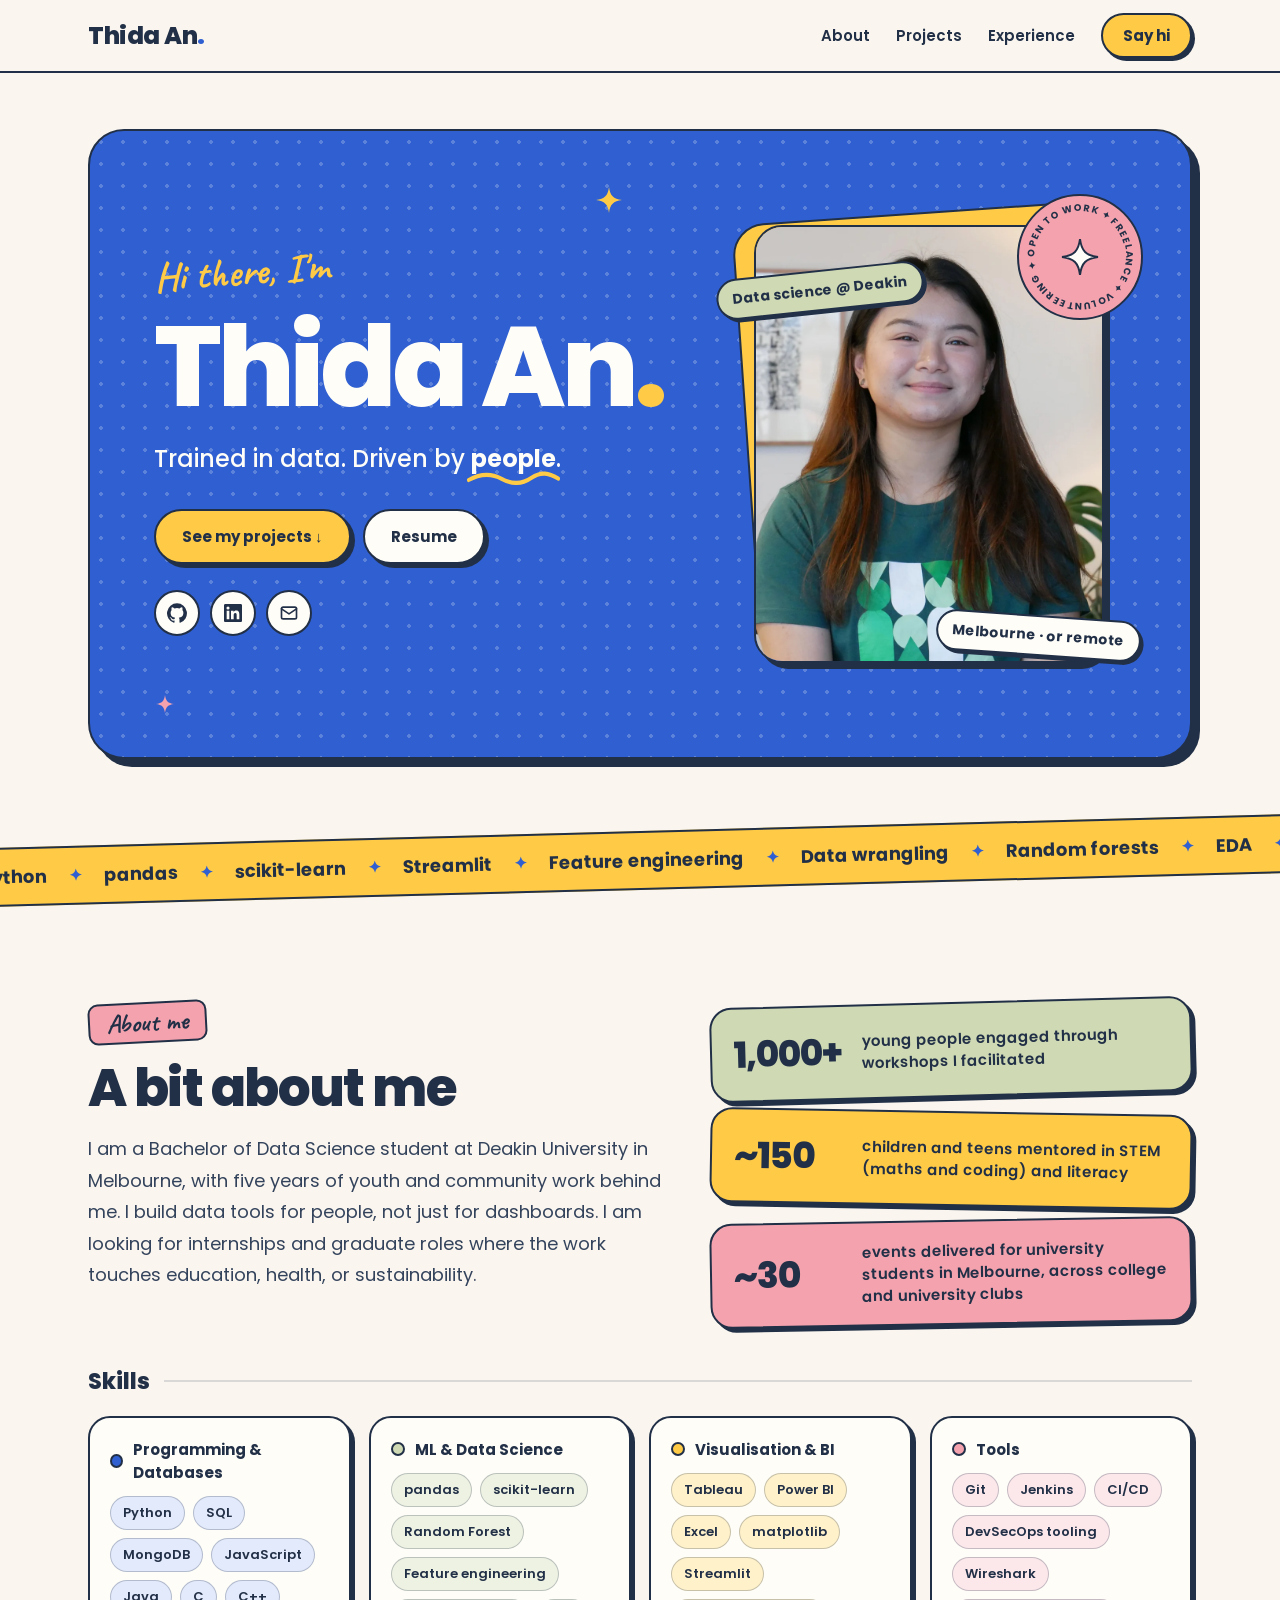
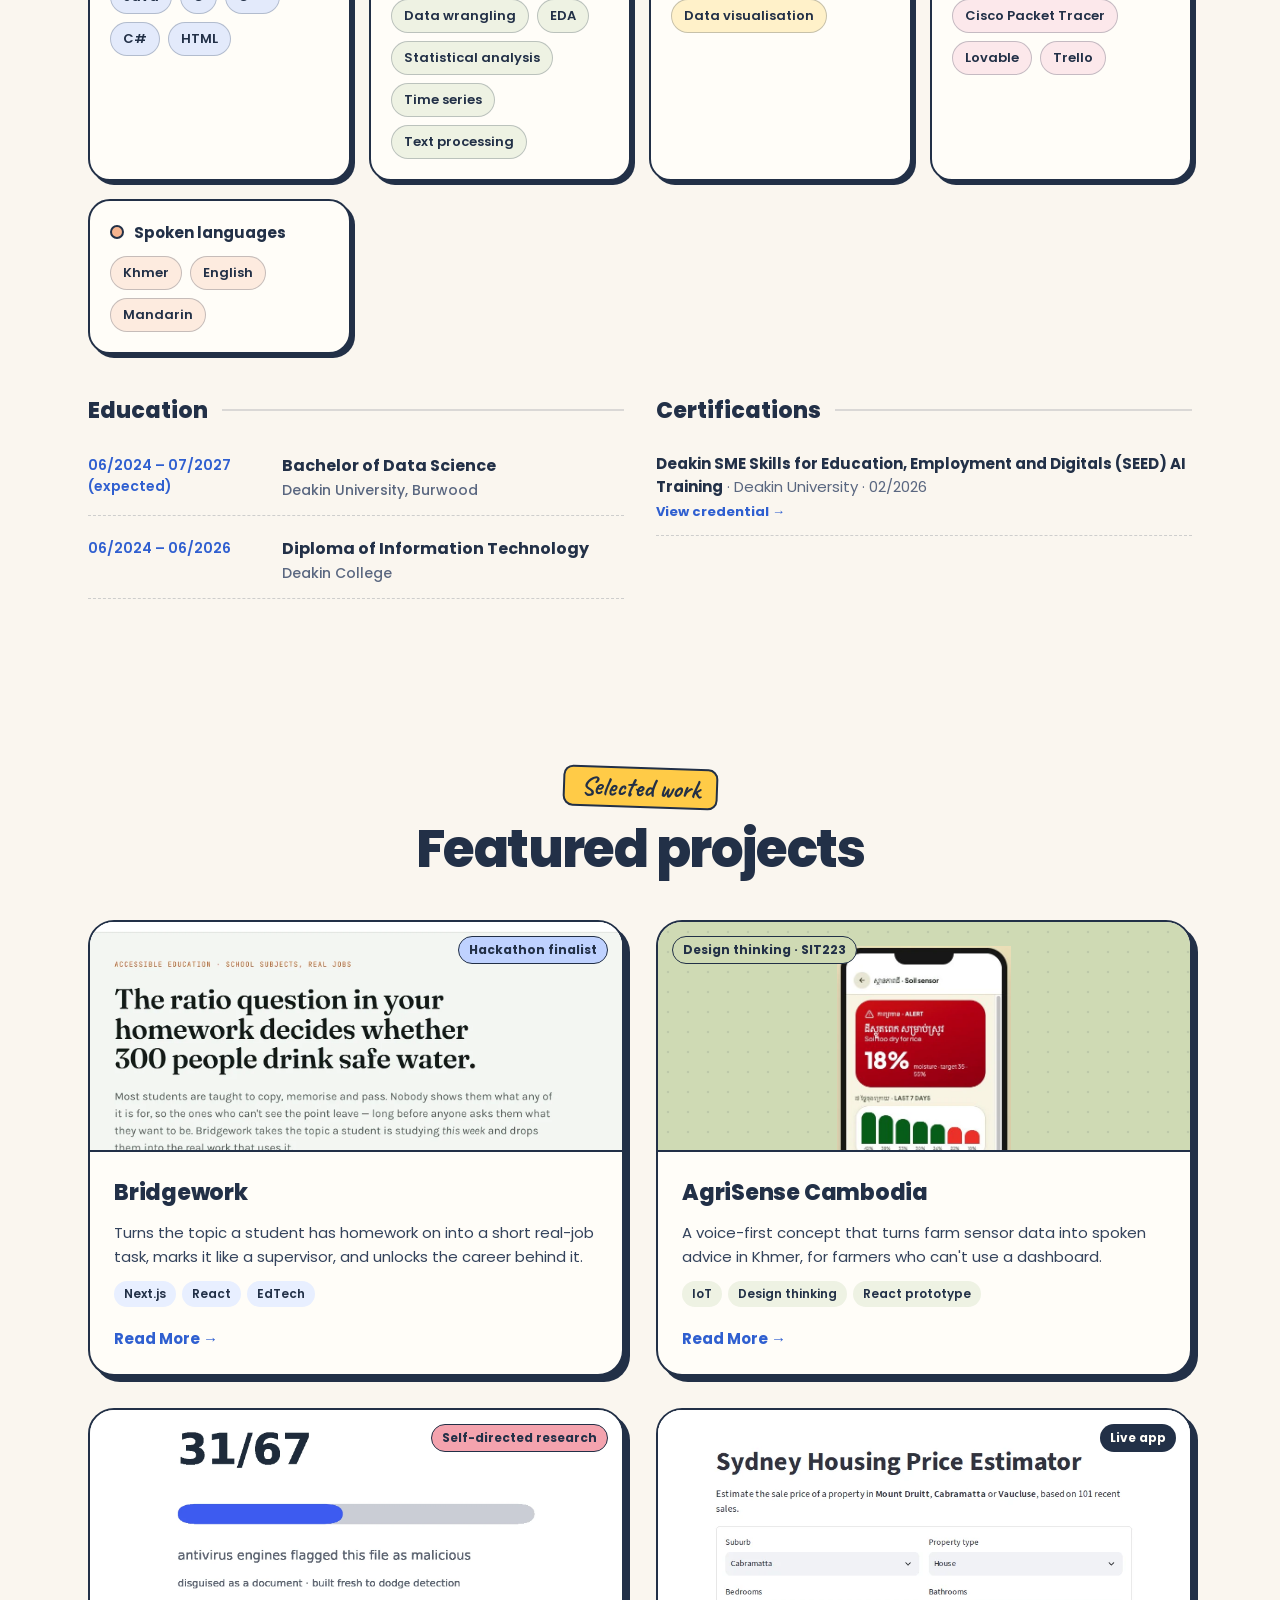
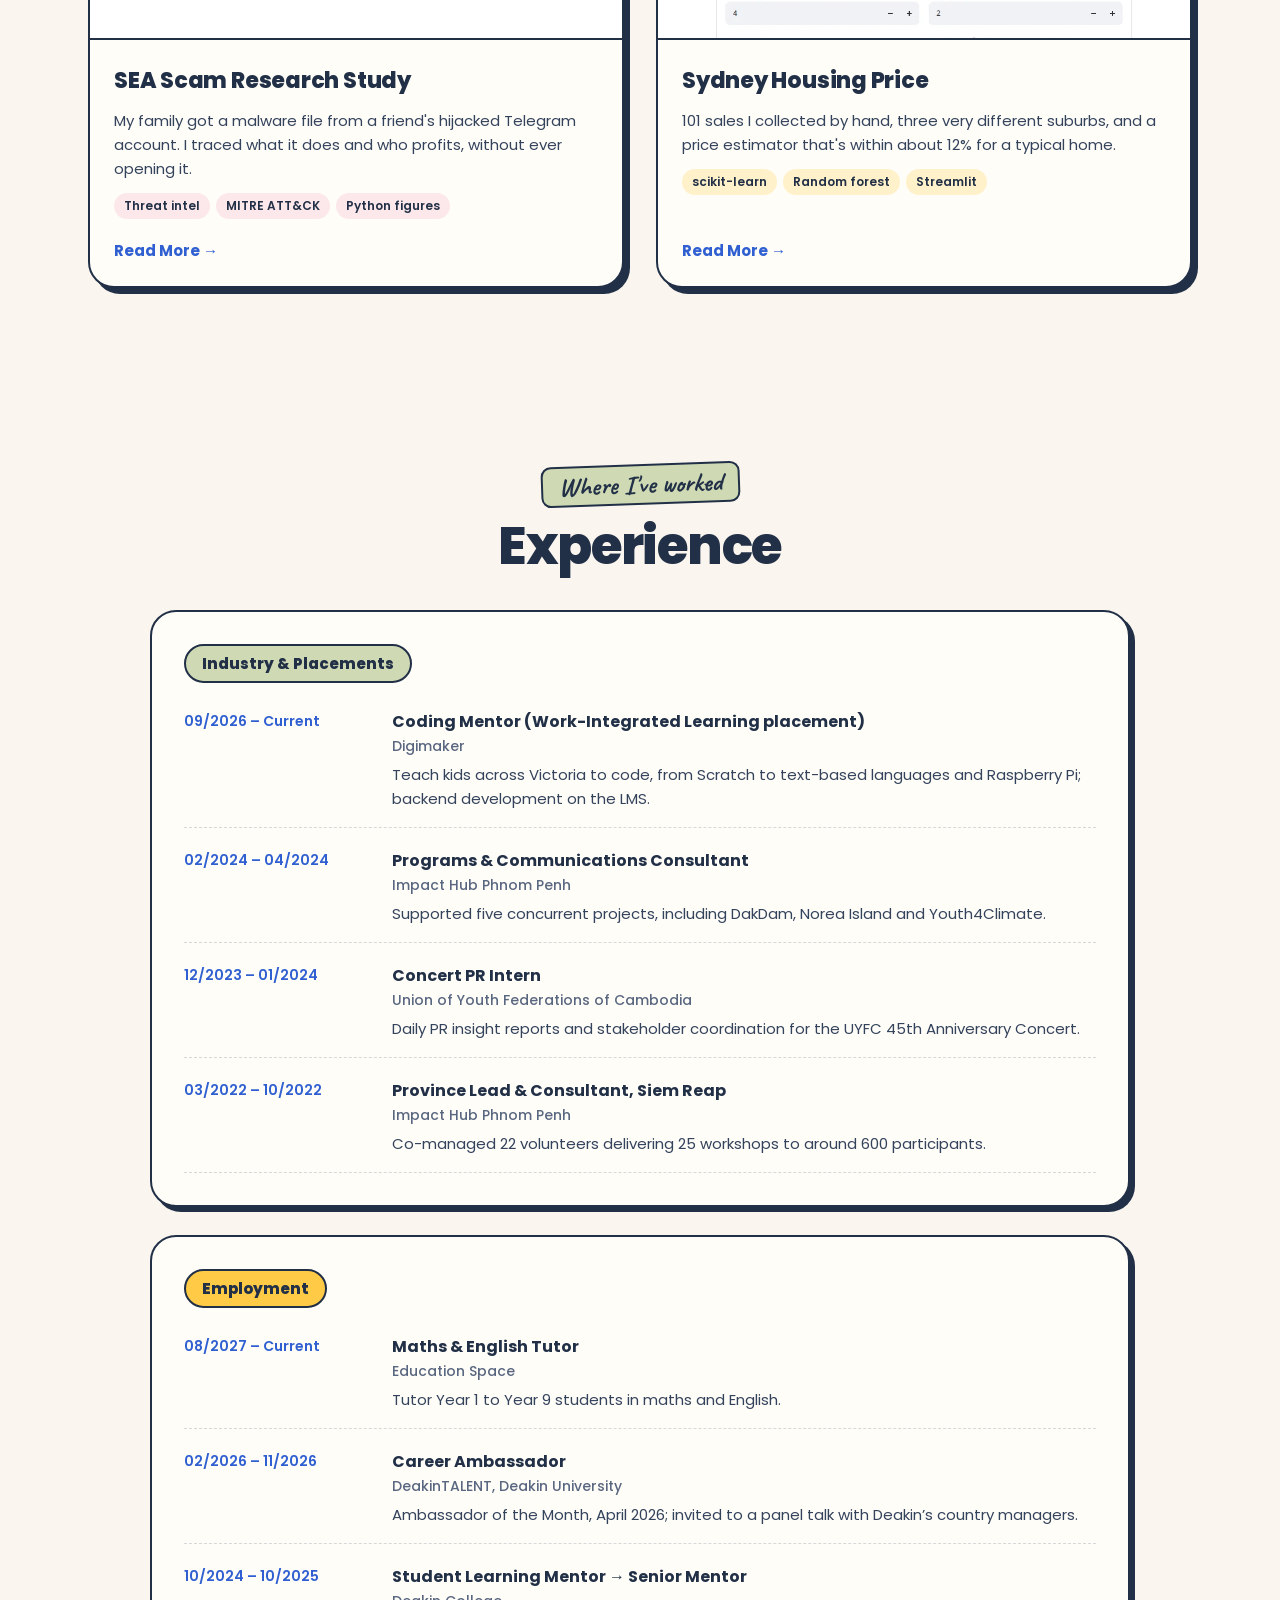
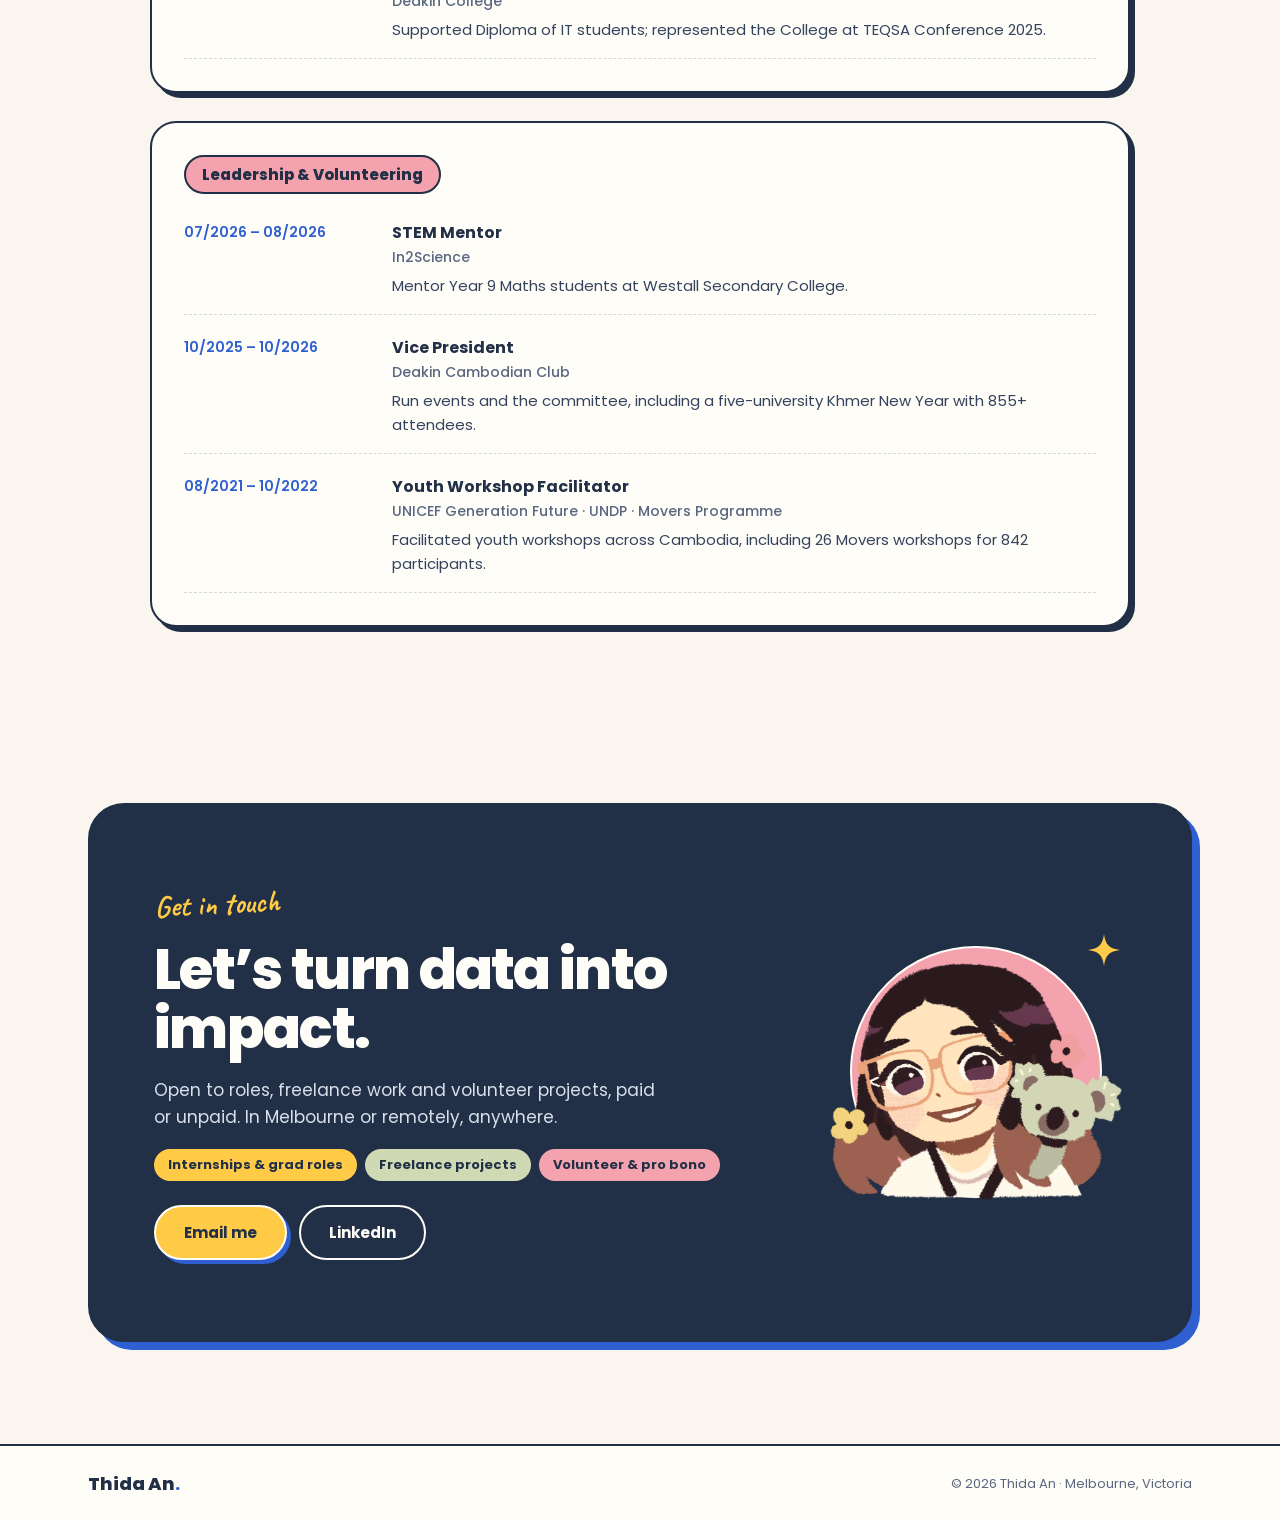
==== commit bb1c0446: "Add Bridgework project page" ====
--- a/index.html
+++ b/index.html
@@ -388,7 +388,25 @@
         <h2 style="margin: 0; font-size: clamp(34px,4.6vw,52px); font-weight: 800; letter-spacing: -0.03em; line-height: 1.05">Featured projects</h2>
       </div>
 
-      <div style="display: grid; grid-template-columns: repeat(auto-fit, minmax(min(100%, 330px), 1fr)); gap: 32px">
+      <div style="display: grid; grid-template-columns: repeat(auto-fit, minmax(min(100%, 420px), 1fr)); gap: 32px">
+
+        <!-- Bridgework card -->
+        <a href="bridgework.html" class="lift" style="display: flex; flex-direction: column; background: #FFFDF8; border: 2px solid #223047; border-radius: 26px; overflow: hidden; box-shadow: 6px 6px 0 #223047; color: #223047">
+          <div style="height: 230px; background: #FFFFFF; border-bottom: 2px solid #223047; position: relative; overflow: hidden">
+            <img src="images/bridgework.webp" alt="Bridgework home page: the ratio question in your homework decides whether 300 people drink safe water" style="width: 100%; height: 100%; object-fit: cover; object-position: left top; display: block">
+            <span style="position: absolute; top: 14px; right: 14px; font-size: 12px; font-weight: 700; color: #223047; background: #BFD2FF; border: 1.5px solid #223047; padding: 4px 10px; border-radius: 999px">Hackathon finalist</span>
+          </div>
+          <div style="padding: 24px; display: flex; flex-direction: column; gap: 12px; flex: 1">
+            <h3 style="margin: 0; font-size: 22px; font-weight: 800; letter-spacing: -0.01em">Bridgework</h3>
+            <p style="margin: 0; font-size: 15px; line-height: 1.6; color: #34435C">Turns the topic a student has homework on into a short real-job task, marks it like a supervisor, and unlocks the career behind it.</p>
+            <div style="display: flex; flex-wrap: wrap; gap: 6px">
+              <span style="font-size: 12px; font-weight: 600; background: #E8EFFF; padding: 4px 10px; border-radius: 999px">Next.js</span>
+              <span style="font-size: 12px; font-weight: 600; background: #E8EFFF; padding: 4px 10px; border-radius: 999px">React</span>
+              <span style="font-size: 12px; font-weight: 600; background: #E8EFFF; padding: 4px 10px; border-radius: 999px">EdTech</span>
+            </div>
+            <span style="margin-top: auto; padding-top: 8px; font-size: 15px; font-weight: 700; color: #2F5FD0">Read More →</span>
+          </div>
+        </a>
 
         <!-- AgriSense card -->
         <a href="agrisense.html" class="lift" style="display: flex; flex-direction: column; background: #FFFDF8; border: 2px solid #223047; border-radius: 26px; overflow: hidden; box-shadow: 6px 6px 0 #223047; color: #223047">
@@ -411,7 +429,7 @@
         <!-- SEA Scam card -->
         <a href="sea-scam.html" class="lift" style="display: flex; flex-direction: column; background: #FFFDF8; border: 2px solid #223047; border-radius: 26px; overflow: hidden; box-shadow: 6px 6px 0 #223047; color: #223047">
           <div style="height: 230px; background: #FFFFFF; border-bottom: 2px solid #223047; position: relative; overflow: hidden">
-            <img src="images/seascam-chart.webp" alt="Chart: 31 of 67 antivirus engines flagged the file as malicious" style="width: 100%; height: 100%; object-fit: cover; object-position: left center; display: block">
+            <img src="images/seascam-chart.webp" alt="Chart: 31 of 67 antivirus engines flagged the file as malicious" style="width: 100%; height: 100%; object-fit: contain; object-position: center; display: block">
             <span style="position: absolute; top: 14px; right: 14px; font-size: 12px; font-weight: 700; background: #F4A3AE; border: 1.5px solid #223047; padding: 4px 10px; border-radius: 999px">Self-directed research</span>
           </div>
           <div style="padding: 24px; display: flex; flex-direction: column; gap: 12px; flex: 1">
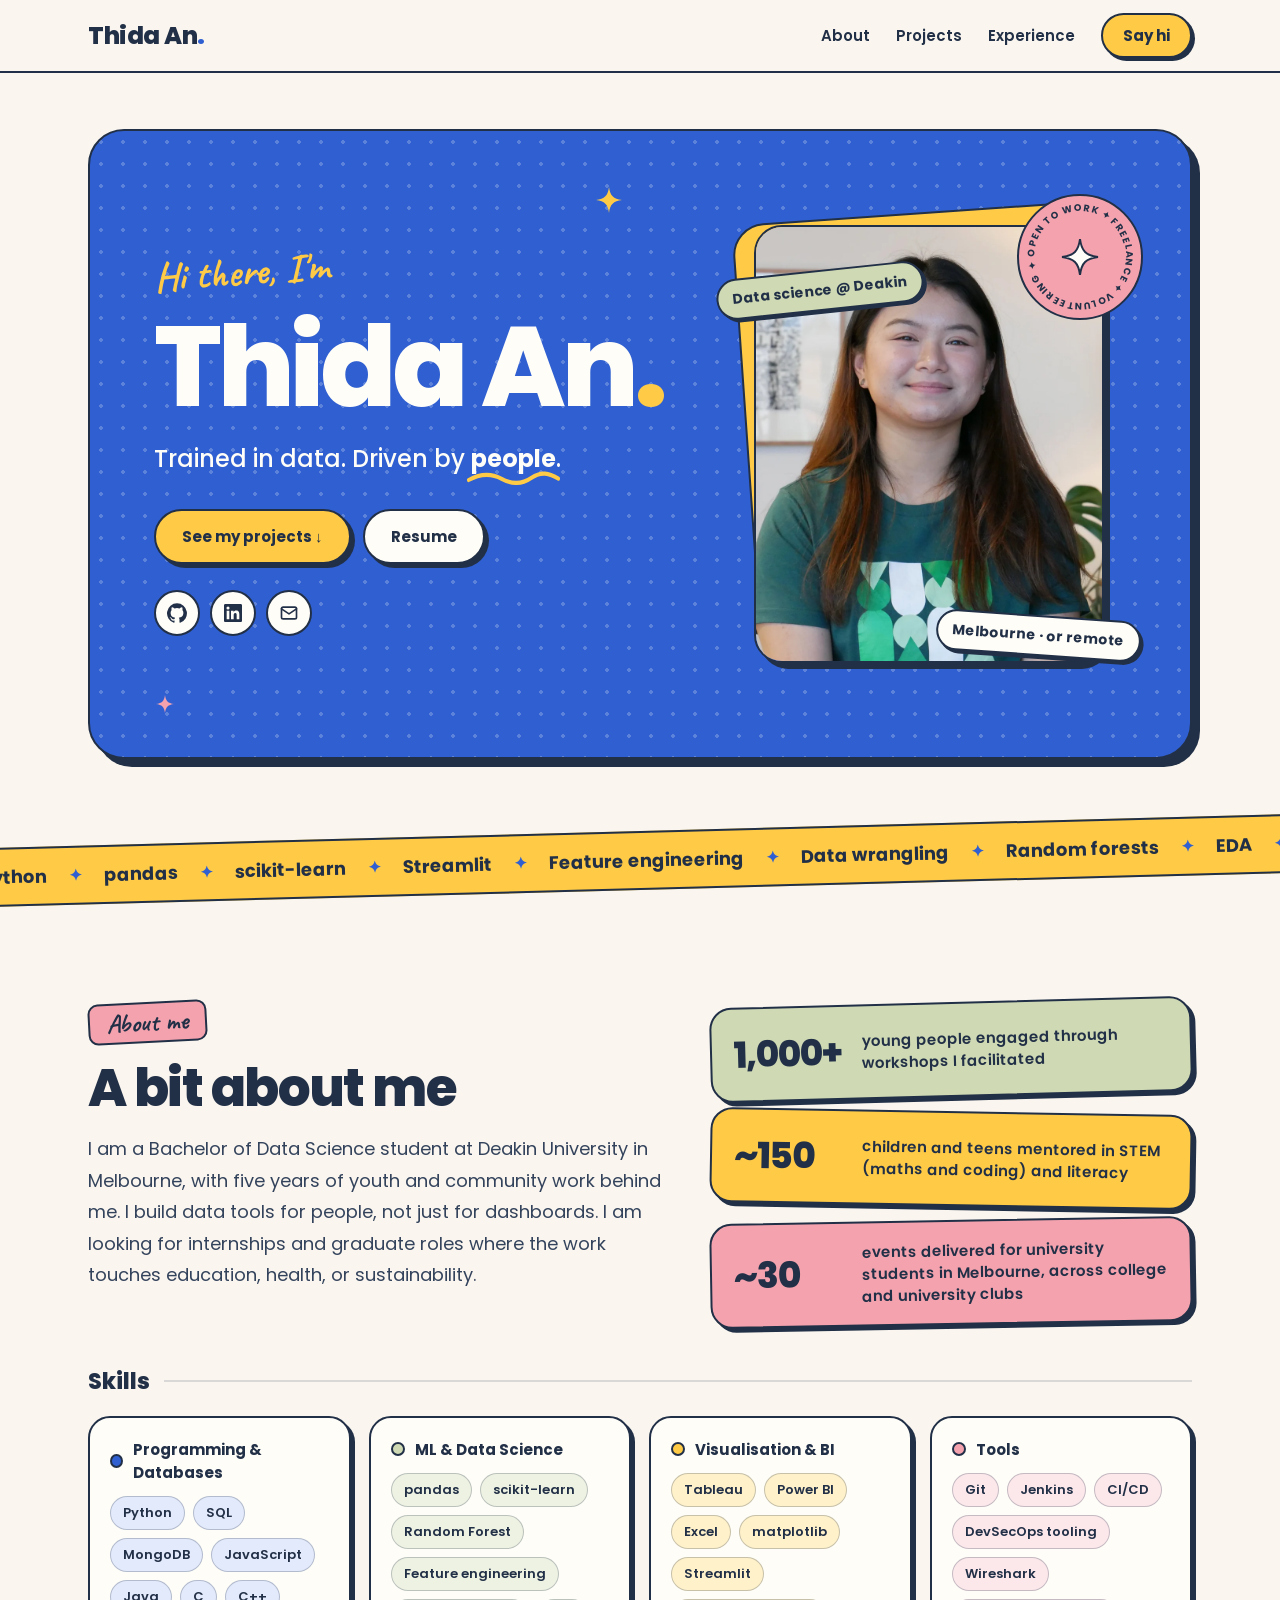
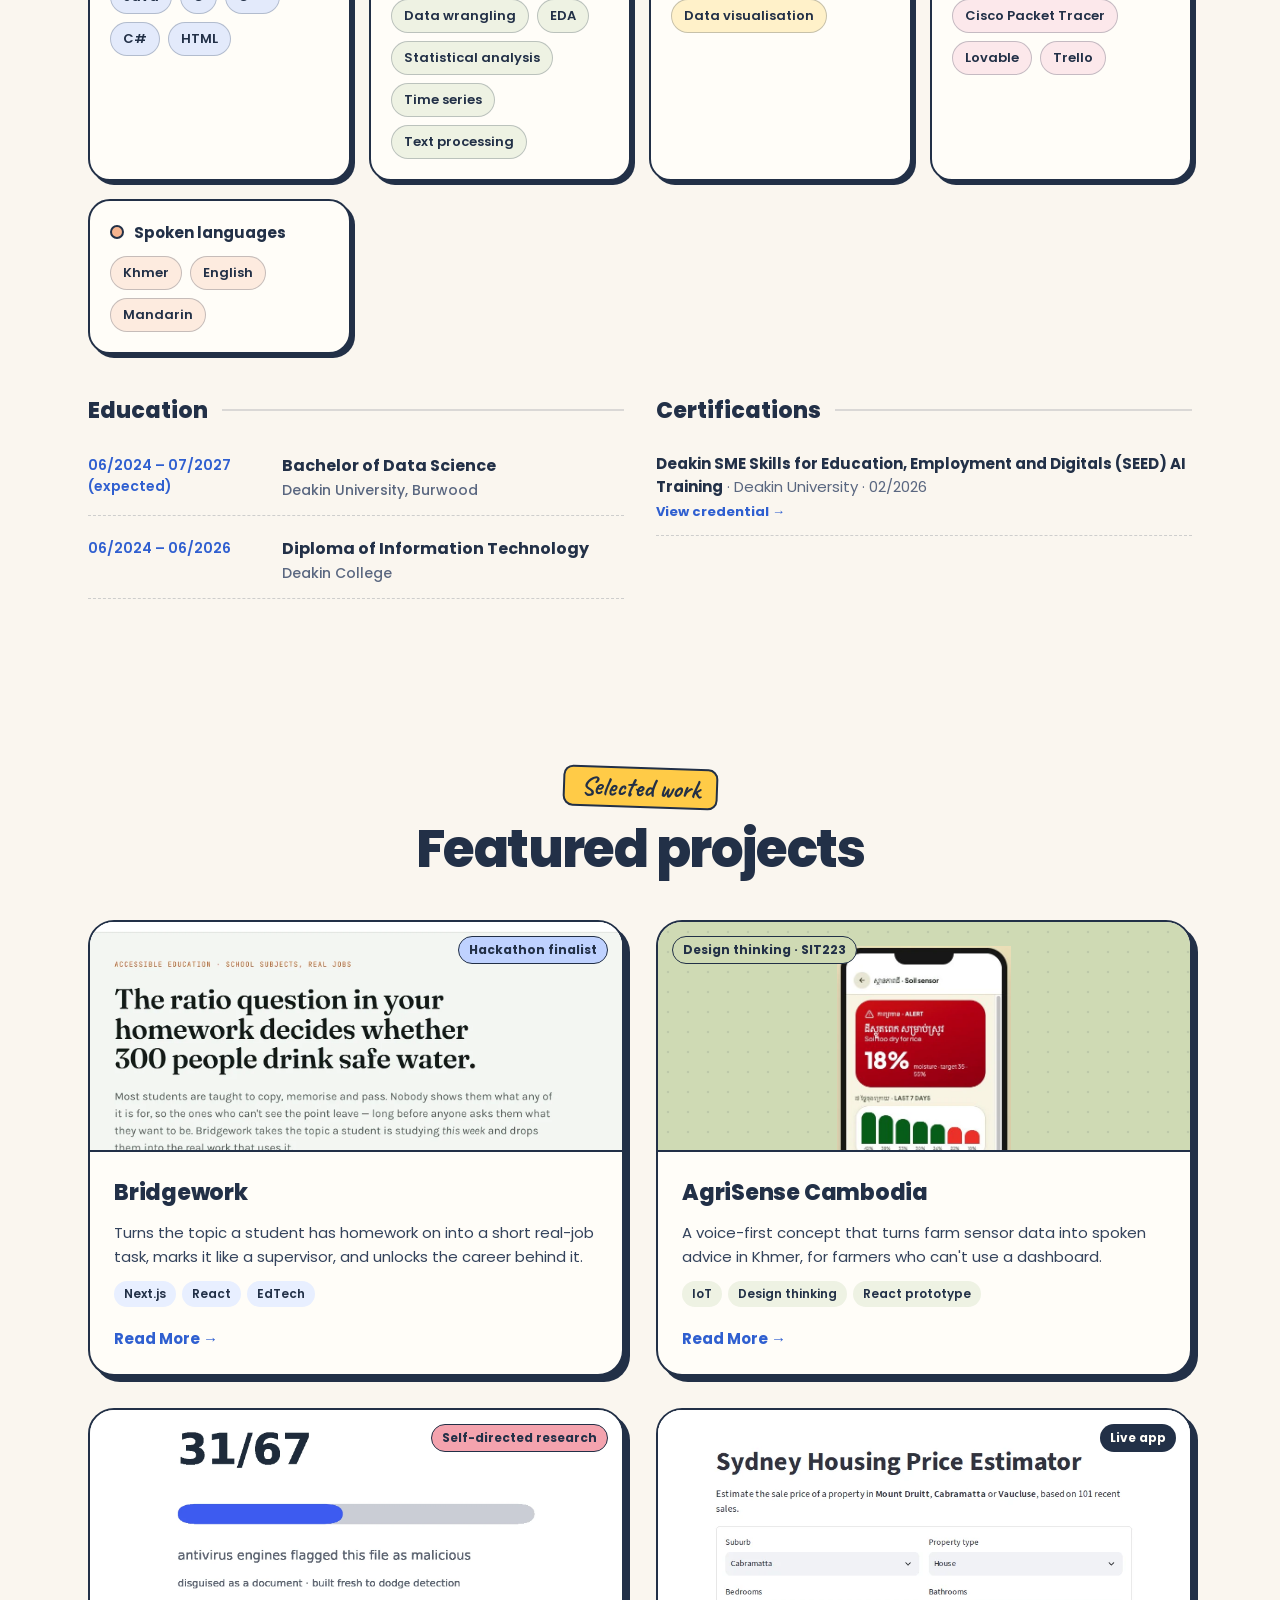
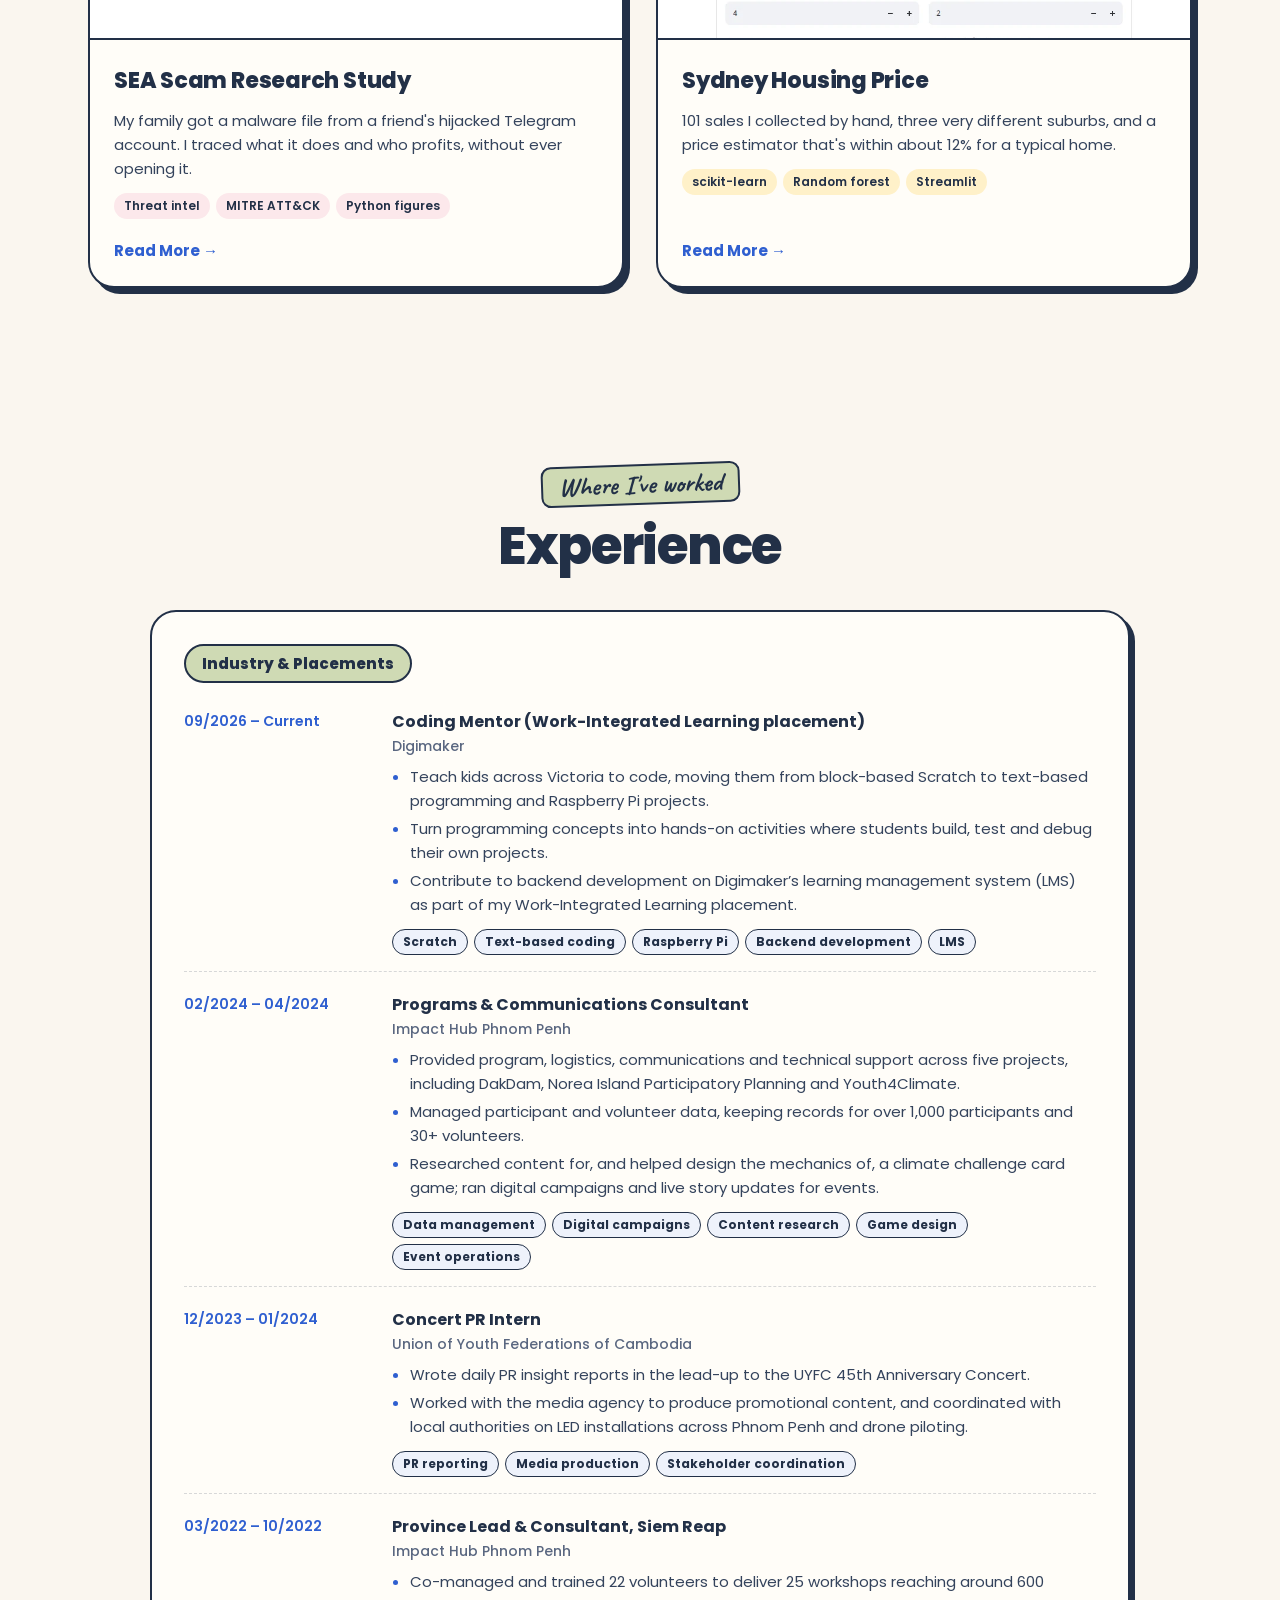
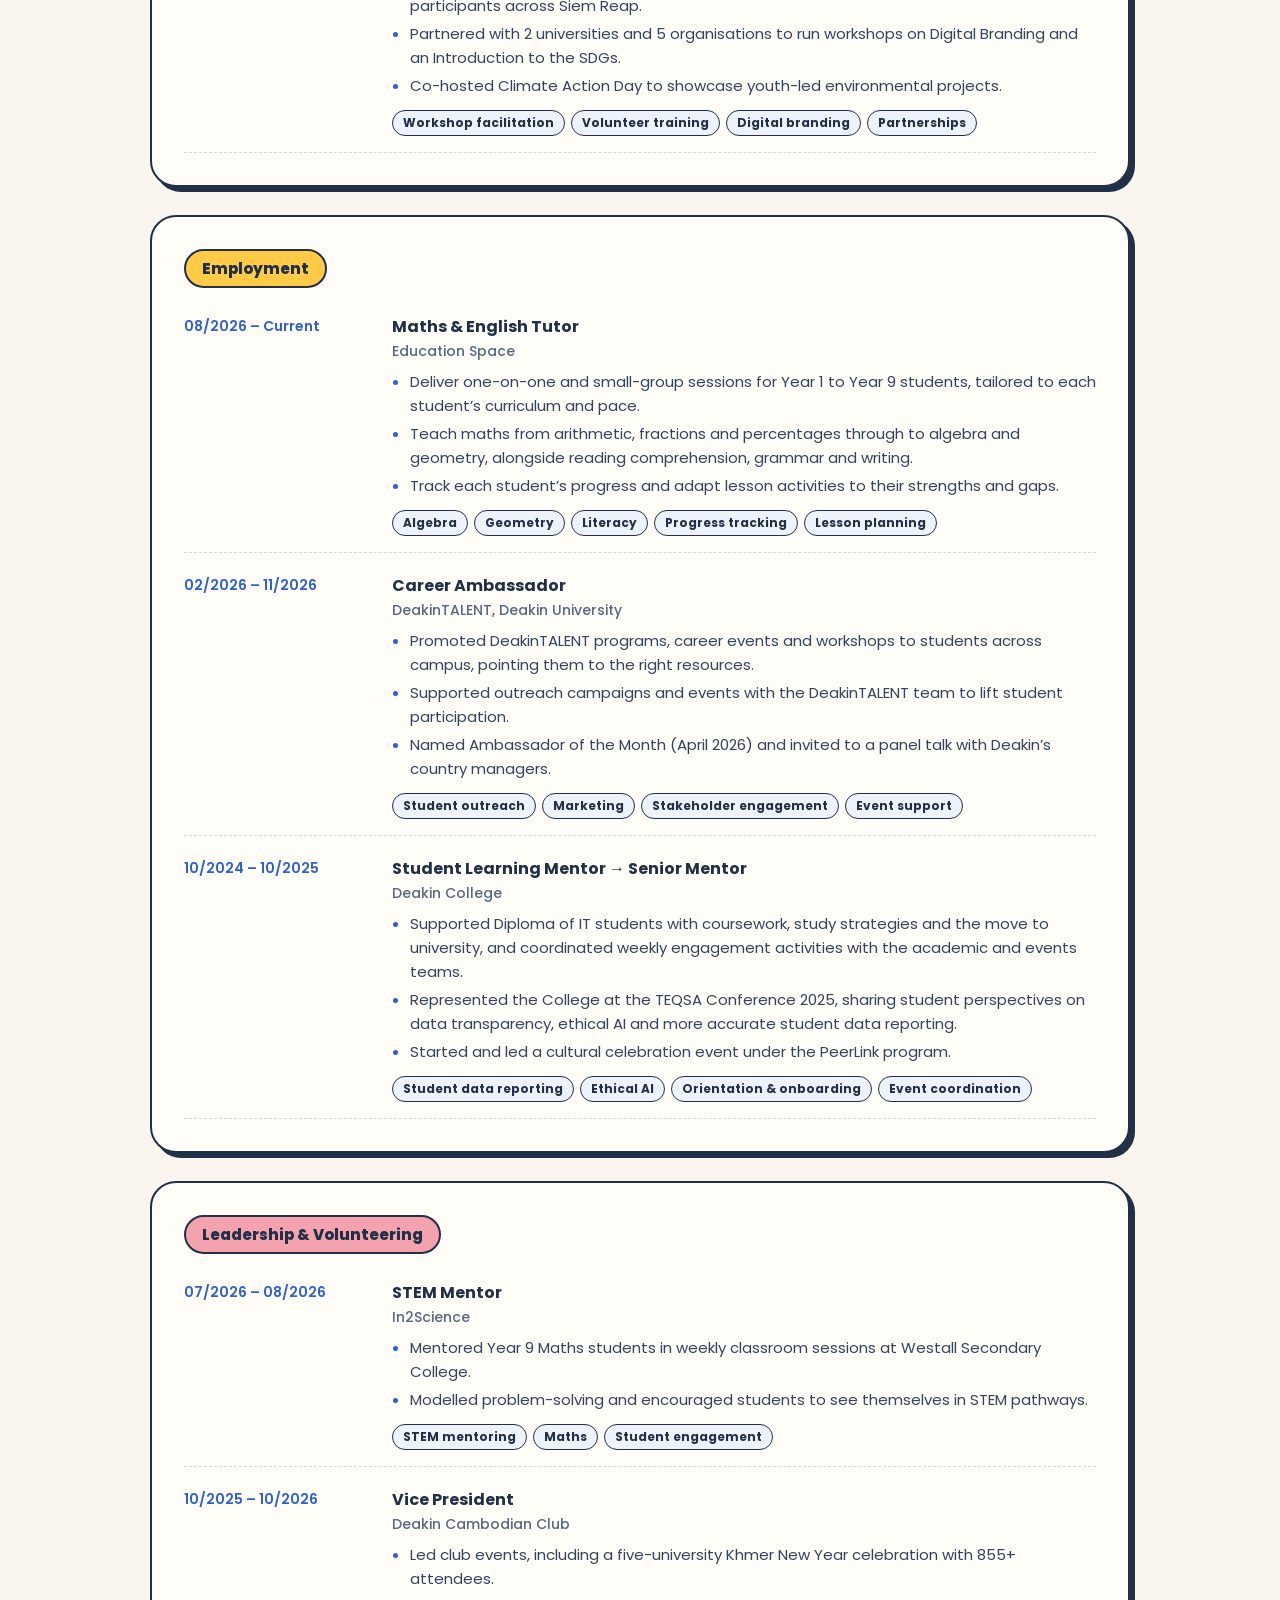
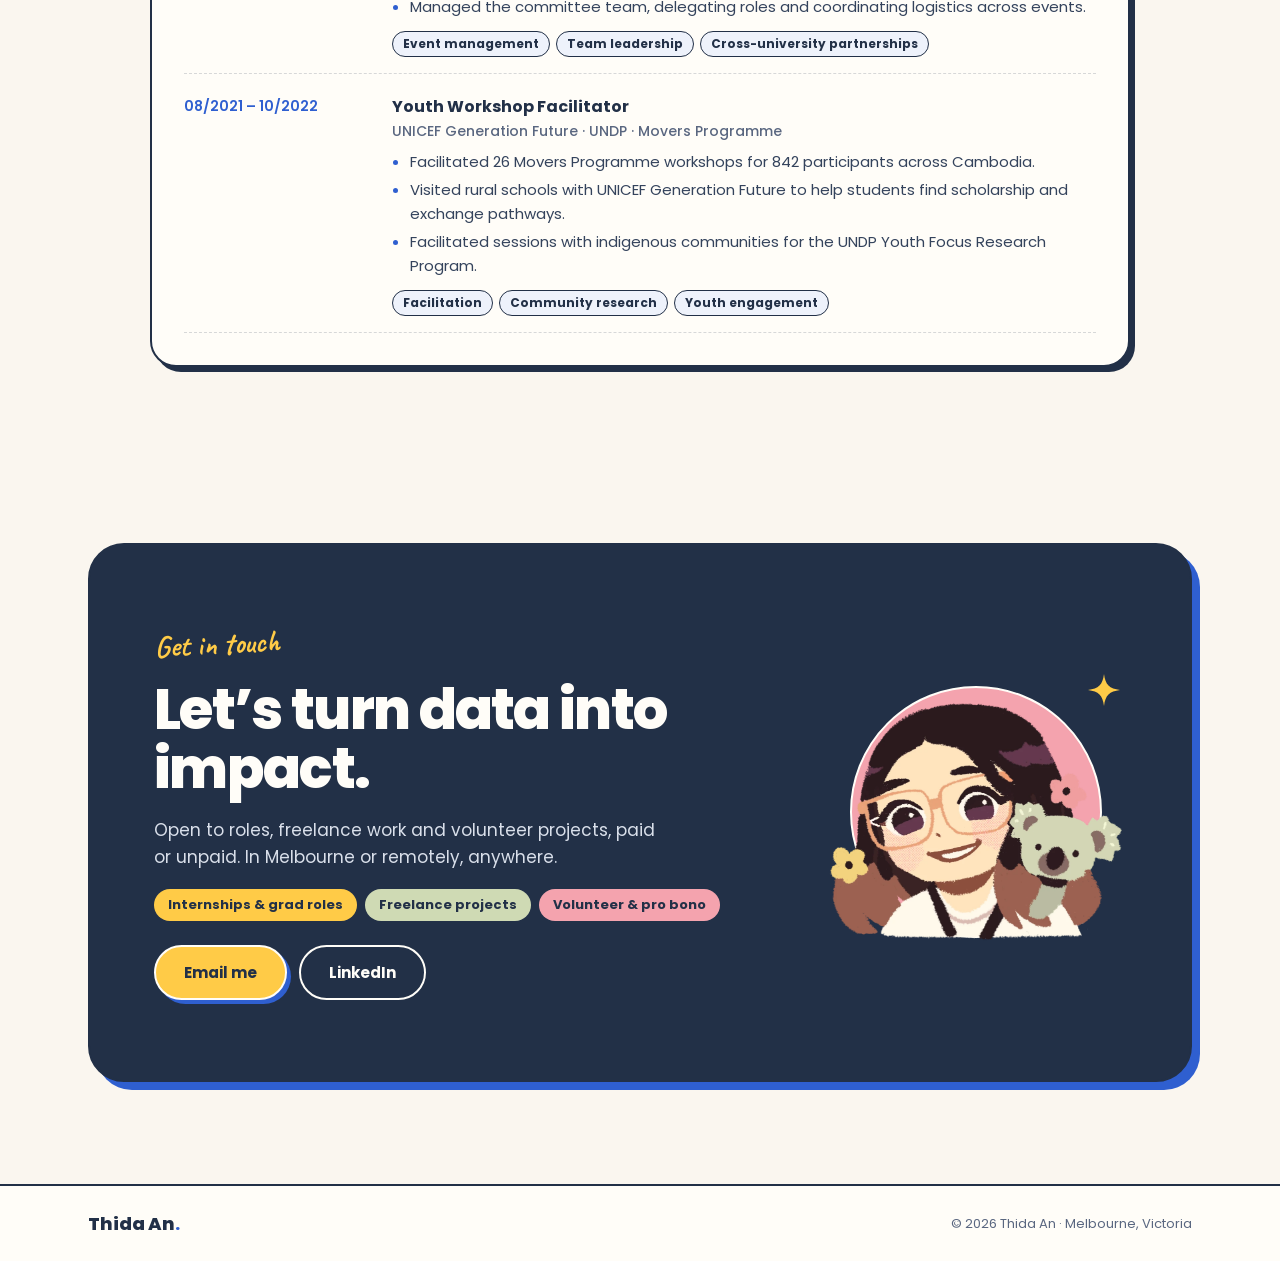
==== commit 31081946: "Expand experience descriptions with skills" ====
--- a/index.html
+++ b/index.html
@@ -42,6 +42,10 @@
   .nav-toggle{display:flex!important}
   .nav-mobile.open{display:flex!important}
 }
+.xp-list{margin:6px 0 0;padding-left:18px;font-size:15px;line-height:1.6;color:#34435C;display:flex;flex-direction:column;gap:4px}
+.xp-list li::marker{color:#2F5FD0}
+.xp-tags{display:flex;flex-wrap:wrap;gap:6px;margin-top:10px}
+.xp-tag{font-size:12px;font-weight:700;color:#223047;background:#EEF2FB;border:1.5px solid #223047;padding:3px 10px;border-radius:999px}
 </style>
 </head>
 <body>
@@ -482,7 +486,12 @@
                 <div style="flex: 1 1 320px; display: flex; flex-direction: column; gap: 2px; min-width: 0">
                   <div style="font-size: 16px; font-weight: 700">Coding Mentor (Work-Integrated Learning placement)</div>
                   <div style="font-size: 14px; font-weight: 500; color: #5A6780">Digimaker</div>
-                  <div style="font-size: 15px; line-height: 1.6; color: #34435C; margin-top: 4px">Teach kids across Victoria to code, from Scratch to text-based languages and Raspberry Pi; backend development on the LMS.</div>
+                  <ul class="xp-list">
+                    <li>Teach kids across Victoria to code, moving them from block-based Scratch to text-based programming and Raspberry Pi projects.</li>
+                    <li>Turn programming concepts into hands-on activities where students build, test and debug their own projects.</li>
+                    <li>Contribute to backend development on Digimaker’s learning management system (LMS) as part of my Work-Integrated Learning placement.</li>
+                  </ul>
+                  <div class="xp-tags"><span class="xp-tag">Scratch</span><span class="xp-tag">Text-based coding</span><span class="xp-tag">Raspberry Pi</span><span class="xp-tag">Backend development</span><span class="xp-tag">LMS</span></div>
                 </div>
               </div>
             
@@ -491,7 +500,12 @@
                 <div style="flex: 1 1 320px; display: flex; flex-direction: column; gap: 2px; min-width: 0">
                   <div style="font-size: 16px; font-weight: 700">Programs &amp; Communications Consultant</div>
                   <div style="font-size: 14px; font-weight: 500; color: #5A6780">Impact Hub Phnom Penh</div>
-                  <div style="font-size: 15px; line-height: 1.6; color: #34435C; margin-top: 4px">Supported five concurrent projects, including DakDam, Norea Island and Youth4Climate.</div>
+                  <ul class="xp-list">
+                    <li>Provided program, logistics, communications and technical support across five projects, including DakDam, Norea Island Participatory Planning and Youth4Climate.</li>
+                    <li>Managed participant and volunteer data, keeping records for over 1,000 participants and 30+ volunteers.</li>
+                    <li>Researched content for, and helped design the mechanics of, a climate challenge card game; ran digital campaigns and live story updates for events.</li>
+                  </ul>
+                  <div class="xp-tags"><span class="xp-tag">Data management</span><span class="xp-tag">Digital campaigns</span><span class="xp-tag">Content research</span><span class="xp-tag">Game design</span><span class="xp-tag">Event operations</span></div>
                 </div>
               </div>
             
@@ -500,7 +514,11 @@
                 <div style="flex: 1 1 320px; display: flex; flex-direction: column; gap: 2px; min-width: 0">
                   <div style="font-size: 16px; font-weight: 700">Concert PR Intern</div>
                   <div style="font-size: 14px; font-weight: 500; color: #5A6780">Union of Youth Federations of Cambodia</div>
-                  <div style="font-size: 15px; line-height: 1.6; color: #34435C; margin-top: 4px">Daily PR insight reports and stakeholder coordination for the UYFC 45th Anniversary Concert.</div>
+                  <ul class="xp-list">
+                    <li>Wrote daily PR insight reports in the lead-up to the UYFC 45th Anniversary Concert.</li>
+                    <li>Worked with the media agency to produce promotional content, and coordinated with local authorities on LED installations across Phnom Penh and drone piloting.</li>
+                  </ul>
+                  <div class="xp-tags"><span class="xp-tag">PR reporting</span><span class="xp-tag">Media production</span><span class="xp-tag">Stakeholder coordination</span></div>
                 </div>
               </div>
             
@@ -509,7 +527,12 @@
                 <div style="flex: 1 1 320px; display: flex; flex-direction: column; gap: 2px; min-width: 0">
                   <div style="font-size: 16px; font-weight: 700">Province Lead &amp; Consultant, Siem Reap</div>
                   <div style="font-size: 14px; font-weight: 500; color: #5A6780">Impact Hub Phnom Penh</div>
-                  <div style="font-size: 15px; line-height: 1.6; color: #34435C; margin-top: 4px">Co-managed 22 volunteers delivering 25 workshops to around 600 participants.</div>
+                  <ul class="xp-list">
+                    <li>Co-managed and trained 22 volunteers to deliver 25 workshops reaching around 600 participants across Siem Reap.</li>
+                    <li>Partnered with 2 universities and 5 organisations to run workshops on Digital Branding and an Introduction to the SDGs.</li>
+                    <li>Co-hosted Climate Action Day to showcase youth-led environmental projects.</li>
+                  </ul>
+                  <div class="xp-tags"><span class="xp-tag">Workshop facilitation</span><span class="xp-tag">Volunteer training</span><span class="xp-tag">Digital branding</span><span class="xp-tag">Partnerships</span></div>
                 </div>
               </div>
             
@@ -520,11 +543,16 @@
               <span style="font-size: 15px; font-weight: 800; background: #FFCB47; border: 2px solid #223047; padding: 6px 16px; border-radius: 999px">Employment</span>
             </div>
               <div style="display: flex; flex-wrap: wrap; gap: 4px 28px; padding: 16px 0; border-bottom: 1.5px dashed rgba(34,48,71,0.18)">
-                <div style="flex: 0 0 180px; font-size: 14px; font-weight: 600; color: #2F5FD0; padding-top: 2px">08/2027 – Current</div>
+                <div style="flex: 0 0 180px; font-size: 14px; font-weight: 600; color: #2F5FD0; padding-top: 2px">08/2026 – Current</div>
                 <div style="flex: 1 1 320px; display: flex; flex-direction: column; gap: 2px; min-width: 0">
                   <div style="font-size: 16px; font-weight: 700">Maths &amp; English Tutor</div>
                   <div style="font-size: 14px; font-weight: 500; color: #5A6780">Education Space</div>
-                  <div style="font-size: 15px; line-height: 1.6; color: #34435C; margin-top: 4px">Tutor Year 1 to Year 9 students in maths and English.</div>
+                  <ul class="xp-list">
+                    <li>Deliver one-on-one and small-group sessions for Year 1 to Year 9 students, tailored to each student’s curriculum and pace.</li>
+                    <li>Teach maths from arithmetic, fractions and percentages through to algebra and geometry, alongside reading comprehension, grammar and writing.</li>
+                    <li>Track each student’s progress and adapt lesson activities to their strengths and gaps.</li>
+                  </ul>
+                  <div class="xp-tags"><span class="xp-tag">Algebra</span><span class="xp-tag">Geometry</span><span class="xp-tag">Literacy</span><span class="xp-tag">Progress tracking</span><span class="xp-tag">Lesson planning</span></div>
                 </div>
               </div>
             
@@ -533,7 +561,12 @@
                 <div style="flex: 1 1 320px; display: flex; flex-direction: column; gap: 2px; min-width: 0">
                   <div style="font-size: 16px; font-weight: 700">Career Ambassador</div>
                   <div style="font-size: 14px; font-weight: 500; color: #5A6780">DeakinTALENT, Deakin University</div>
-                  <div style="font-size: 15px; line-height: 1.6; color: #34435C; margin-top: 4px">Ambassador of the Month, April 2026; invited to a panel talk with Deakin’s country managers.</div>
+                  <ul class="xp-list">
+                    <li>Promoted DeakinTALENT programs, career events and workshops to students across campus, pointing them to the right resources.</li>
+                    <li>Supported outreach campaigns and events with the DeakinTALENT team to lift student participation.</li>
+                    <li>Named Ambassador of the Month (April 2026) and invited to a panel talk with Deakin’s country managers.</li>
+                  </ul>
+                  <div class="xp-tags"><span class="xp-tag">Student outreach</span><span class="xp-tag">Marketing</span><span class="xp-tag">Stakeholder engagement</span><span class="xp-tag">Event support</span></div>
                 </div>
               </div>
             
@@ -542,7 +575,12 @@
                 <div style="flex: 1 1 320px; display: flex; flex-direction: column; gap: 2px; min-width: 0">
                   <div style="font-size: 16px; font-weight: 700">Student Learning Mentor → Senior Mentor</div>
                   <div style="font-size: 14px; font-weight: 500; color: #5A6780">Deakin College</div>
-                  <div style="font-size: 15px; line-height: 1.6; color: #34435C; margin-top: 4px">Supported Diploma of IT students; represented the College at TEQSA Conference 2025.</div>
+                  <ul class="xp-list">
+                    <li>Supported Diploma of IT students with coursework, study strategies and the move to university, and coordinated weekly engagement activities with the academic and events teams.</li>
+                    <li>Represented the College at the TEQSA Conference 2025, sharing student perspectives on data transparency, ethical AI and more accurate student data reporting.</li>
+                    <li>Started and led a cultural celebration event under the PeerLink program.</li>
+                  </ul>
+                  <div class="xp-tags"><span class="xp-tag">Student data reporting</span><span class="xp-tag">Ethical AI</span><span class="xp-tag">Orientation &amp; onboarding</span><span class="xp-tag">Event coordination</span></div>
                 </div>
               </div>
             
@@ -558,7 +596,11 @@
                 <div style="flex: 1 1 320px; display: flex; flex-direction: column; gap: 2px; min-width: 0">
                   <div style="font-size: 16px; font-weight: 700">STEM Mentor</div>
                   <div style="font-size: 14px; font-weight: 500; color: #5A6780">In2Science</div>
-                  <div style="font-size: 15px; line-height: 1.6; color: #34435C; margin-top: 4px">Mentor Year 9 Maths students at Westall Secondary College.</div>
+                  <ul class="xp-list">
+                    <li>Mentored Year 9 Maths students in weekly classroom sessions at Westall Secondary College.</li>
+                    <li>Modelled problem-solving and encouraged students to see themselves in STEM pathways.</li>
+                  </ul>
+                  <div class="xp-tags"><span class="xp-tag">STEM mentoring</span><span class="xp-tag">Maths</span><span class="xp-tag">Student engagement</span></div>
                 </div>
               </div>
               
@@ -567,7 +609,11 @@
                 <div style="flex: 1 1 320px; display: flex; flex-direction: column; gap: 2px; min-width: 0">
                   <div style="font-size: 16px; font-weight: 700">Vice President</div>
                   <div style="font-size: 14px; font-weight: 500; color: #5A6780">Deakin Cambodian Club</div>
-                  <div style="font-size: 15px; line-height: 1.6; color: #34435C; margin-top: 4px">Run events and the committee, including a five-university Khmer New Year with 855+ attendees.</div>
+                  <ul class="xp-list">
+                    <li>Led club events, including a five-university Khmer New Year celebration with 855+ attendees.</li>
+                    <li>Managed the committee team, delegating roles and coordinating logistics across events.</li>
+                  </ul>
+                  <div class="xp-tags"><span class="xp-tag">Event management</span><span class="xp-tag">Team leadership</span><span class="xp-tag">Cross-university partnerships</span></div>
                 </div>
               </div>
 
@@ -576,7 +622,12 @@
                 <div style="flex: 1 1 320px; display: flex; flex-direction: column; gap: 2px; min-width: 0">
                   <div style="font-size: 16px; font-weight: 700">Youth Workshop Facilitator</div>
                   <div style="font-size: 14px; font-weight: 500; color: #5A6780">UNICEF Generation Future · UNDP · Movers Programme</div>
-                  <div style="font-size: 15px; line-height: 1.6; color: #34435C; margin-top: 4px">Facilitated youth workshops across Cambodia, including 26 Movers workshops for 842 participants.</div>
+                  <ul class="xp-list">
+                    <li>Facilitated 26 Movers Programme workshops for 842 participants across Cambodia.</li>
+                    <li>Visited rural schools with UNICEF Generation Future to help students find scholarship and exchange pathways.</li>
+                    <li>Facilitated sessions with indigenous communities for the UNDP Youth Focus Research Program.</li>
+                  </ul>
+                  <div class="xp-tags"><span class="xp-tag">Facilitation</span><span class="xp-tag">Community research</span><span class="xp-tag">Youth engagement</span></div>
                 </div>
               </div>
 
